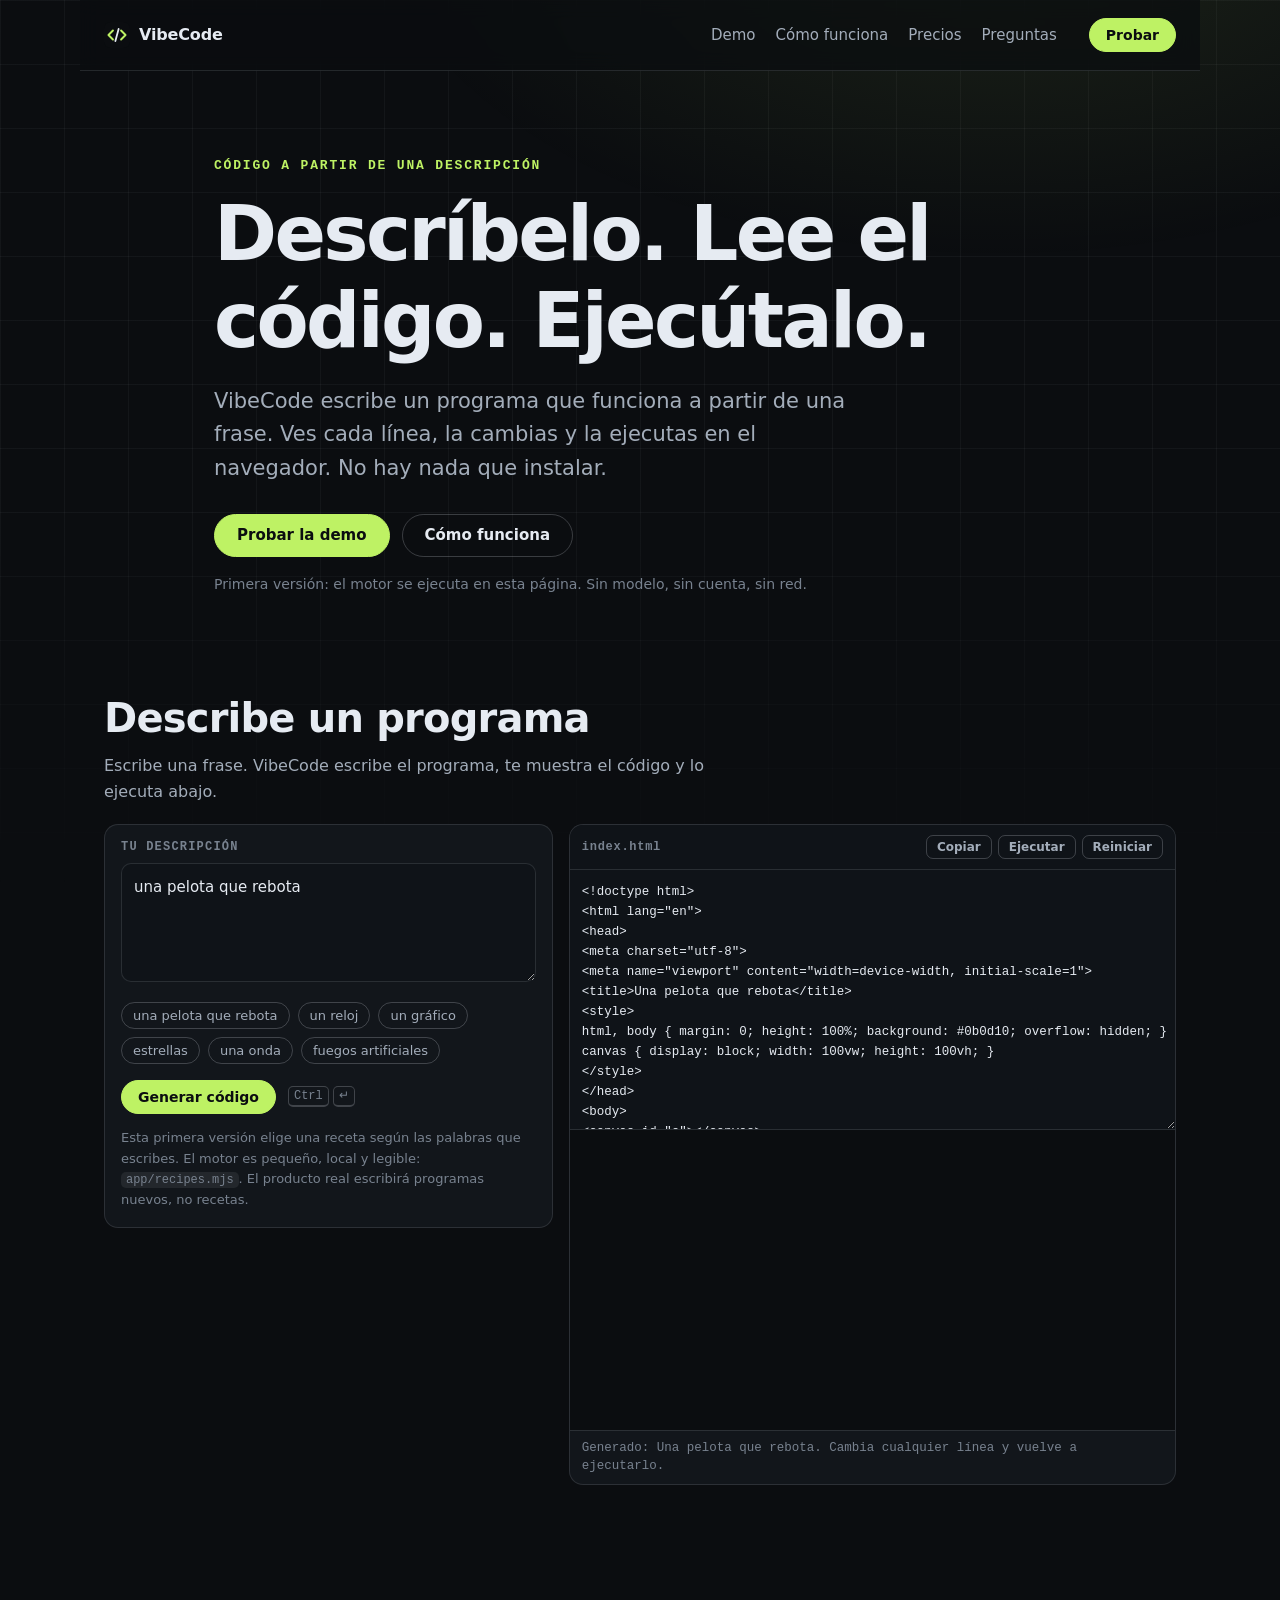
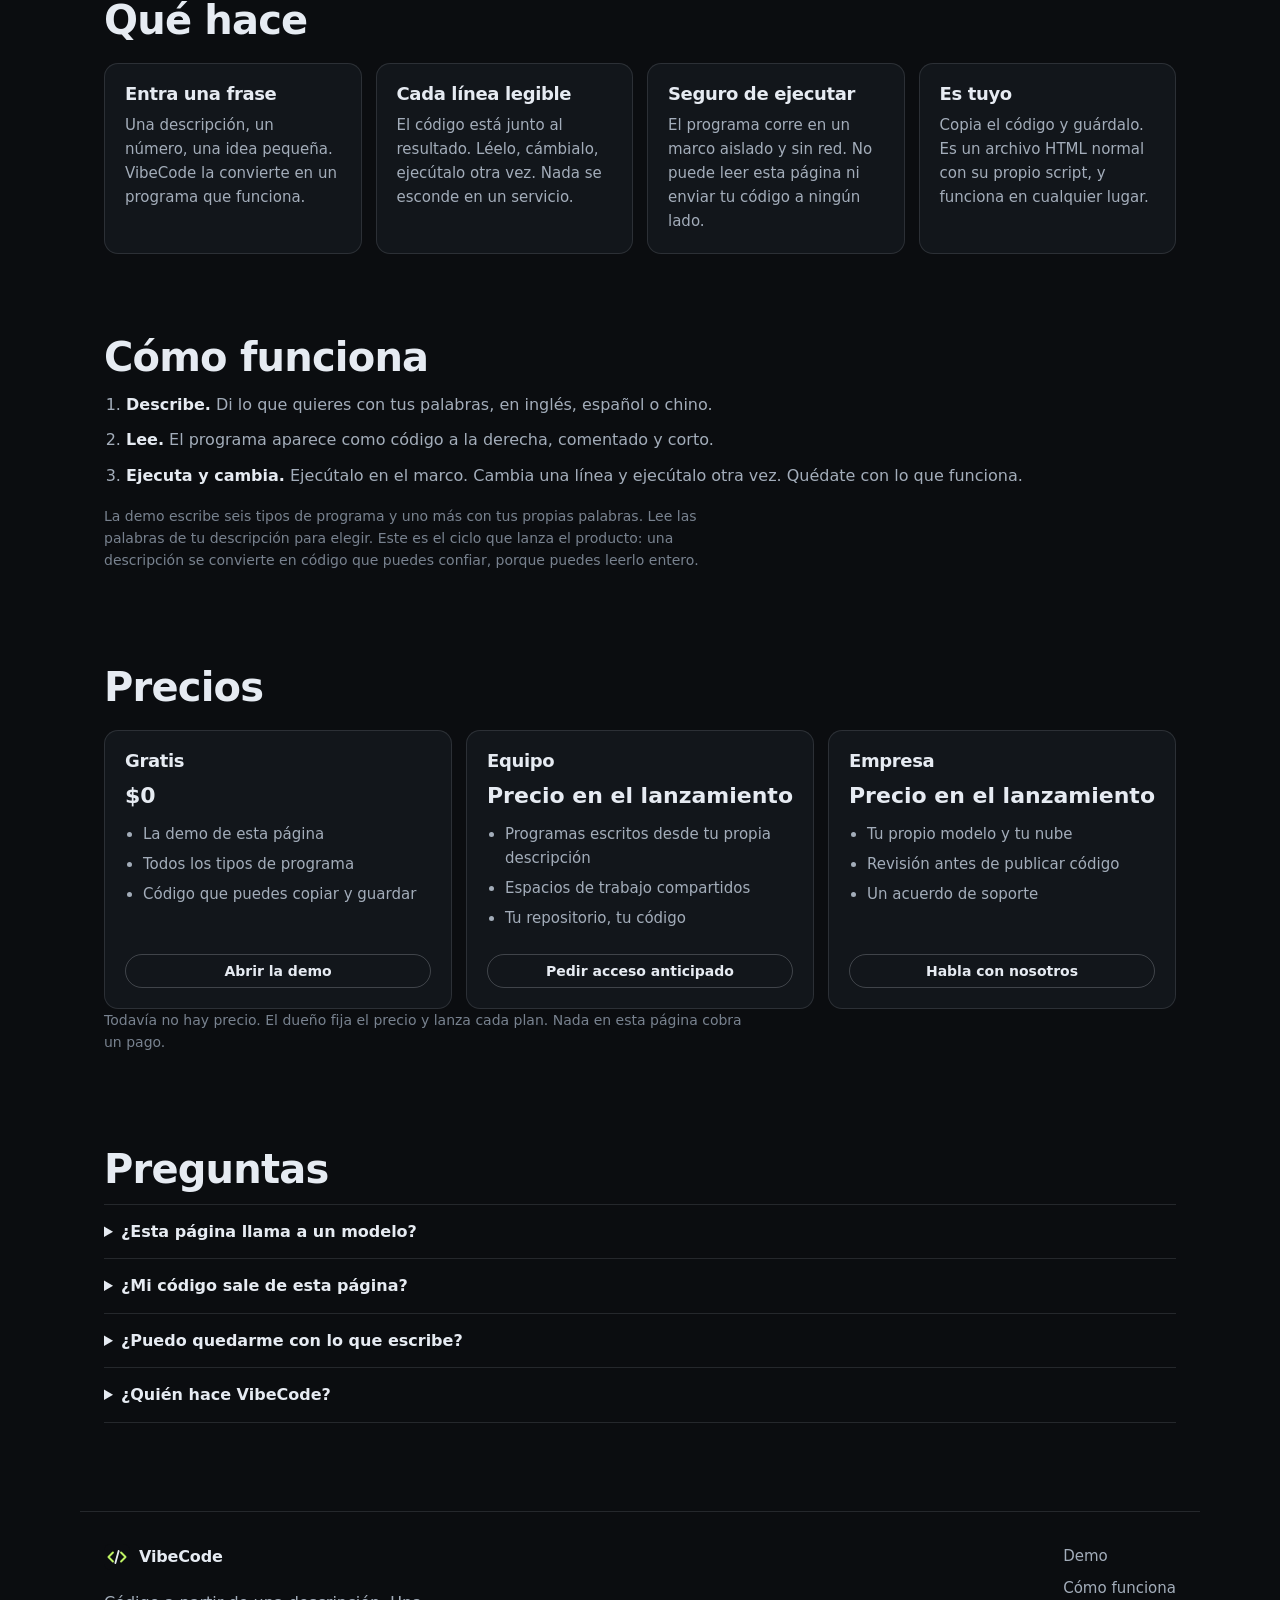
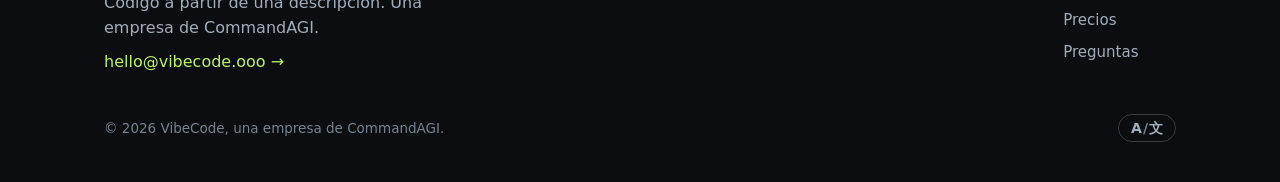
==== es/index.html @ 527f8235 "The site of vibecode, from its seed org task's work Co-Authored-By: Claude Opus 5.5 <noreply@anthrop" ====
<!doctype html>
<html lang="es">
<head>
<meta charset="utf-8">
<meta name="viewport" content="width=device-width, initial-scale=1">
<title>VibeCode — código a partir de una descripción</title>
<meta name="description" content="VibeCode escribe un programa que funciona a partir de una frase. Lees cada línea, la cambias y la ejecutas en el navegador. Una empresa de CommandAGI.">
<meta name="theme-color" content="#0b0d10">
<link rel="icon" href="../mark.svg" type="image/svg+xml">
<link rel="stylesheet" href="../style.css">
</head>
<body>
<header class="nav">
  <a class="brand" href="../"><img src="../mark.svg" alt="" width="26" height="26"><span>VibeCode</span></a>
  <nav aria-label="Secciones">
    <a href="#demo">Demo</a>
    <a href="#how">Cómo funciona</a>
    <a href="#pricing">Precios</a>
    <a href="#faq">Preguntas</a>
  </nav>
  <a class="btn btn--go" href="#demo">Probar</a>
</header>

<main>
<section class="hero">
  <p class="eyebrow">Código a partir de una descripción</p>
  <h1>Descríbelo. Lee el código. Ejecútalo.</h1>
  <p class="lede">VibeCode escribe un programa que funciona a partir de una frase. Ves cada línea, la cambias y la ejecutas en el navegador. No hay nada que instalar.</p>
  <div class="cta">
    <a class="btn btn--go btn--big" href="#demo">Probar la demo</a>
    <a class="btn btn--big" href="#how">Cómo funciona</a>
  </div>
  <p class="fine">Primera versión: el motor se ejecuta en esta página. Sin modelo, sin cuenta, sin red.</p>
</section>

<section id="demo" class="demo">
  <div class="demo__head">
    <h2>Describe un programa</h2>
    <p>Escribe una frase. VibeCode escribe el programa, te muestra el código y lo ejecuta abajo.</p>
  </div>
  <div class="demo__grid">
    <div class="pane">
      <label for="describe">Tu descripción</label>
      <textarea id="describe" rows="4" spellcheck="true" placeholder="una pelota que rebota"></textarea>
      <div class="chips" role="group" aria-label="Ejemplos">
        <button type="button" data-example="una pelota que rebota">una pelota que rebota</button>
        <button type="button" data-example="un reloj">un reloj</button>
        <button type="button" data-example="un gráfico de barras de 12, 19, 15, 27, 22, 34">un gráfico</button>
        <button type="button" data-example="un campo de estrellas">estrellas</button>
        <button type="button" data-example="una onda">una onda</button>
        <button type="button" data-example="fuegos artificiales">fuegos artificiales</button>
      </div>
      <div class="row">
        <button id="generate" class="btn btn--go" type="button">Generar código</button>
        <span class="kbd"><kbd>Ctrl</kbd><kbd>↵</kbd></span>
      </div>
      <p class="note">Esta primera versión elige una receta según las palabras que escribes. El motor es pequeño, local y legible: <code>app/recipes.mjs</code>. El producto real escribirá programas nuevos, no recetas.</p>
    </div>
    <div class="pane pane--code">
      <div class="codebar">
        <span>index.html</span>
        <div class="codebar__actions">
          <button id="copy" type="button">Copiar</button>
          <button id="run" type="button">Ejecutar</button>
          <button id="reset" type="button">Reiniciar</button>
        </div>
      </div>
      <textarea id="code" spellcheck="false" aria-label="El código del programa"></textarea>
      <iframe id="preview" title="El resultado del programa" sandbox="allow-scripts"></iframe>
      <p id="status" class="status" role="status" aria-live="polite"></p>
    </div>
  </div>
</section>

<section class="features">
  <h2>Qué hace</h2>
  <div class="cards">
    <article class="card">
      <h3>Entra una frase</h3>
      <p>Una descripción, un número, una idea pequeña. VibeCode la convierte en un programa que funciona.</p>
    </article>
    <article class="card">
      <h3>Cada línea legible</h3>
      <p>El código está junto al resultado. Léelo, cámbialo, ejecútalo otra vez. Nada se esconde en un servicio.</p>
    </article>
    <article class="card">
      <h3>Seguro de ejecutar</h3>
      <p>El programa corre en un marco aislado y sin red. No puede leer esta página ni enviar tu código a ningún lado.</p>
    </article>
    <article class="card">
      <h3>Es tuyo</h3>
      <p>Copia el código y guárdalo. Es un archivo HTML normal con su propio script, y funciona en cualquier lugar.</p>
    </article>
  </div>
</section>

<section id="how" class="how">
  <h2>Cómo funciona</h2>
  <ol class="steps">
    <li><strong>Describe.</strong> Di lo que quieres con tus palabras, en inglés, español o chino.</li>
    <li><strong>Lee.</strong> El programa aparece como código a la derecha, comentado y corto.</li>
    <li><strong>Ejecuta y cambia.</strong> Ejecútalo en el marco. Cambia una línea y ejecútalo otra vez. Quédate con lo que funciona.</li>
  </ol>
  <p class="fine">La demo escribe seis tipos de programa y uno más con tus propias palabras. Lee las palabras de tu descripción para elegir. Este es el ciclo que lanza el producto: una descripción se convierte en código que puedes confiar, porque puedes leerlo entero.</p>
</section>

<section id="pricing" class="pricing">
  <h2>Precios</h2>
  <div class="cards cards--three">
    <article class="card card--price">
      <h3>Gratis</h3>
      <p class="price">$0</p>
      <ul><li>La demo de esta página</li><li>Todos los tipos de programa</li><li>Código que puedes copiar y guardar</li></ul>
      <a class="btn" href="#demo">Abrir la demo</a>
    </article>
    <article class="card card--price">
      <h3>Equipo</h3>
      <p class="price">Precio en el lanzamiento</p>
      <ul><li>Programas escritos desde tu propia descripción</li><li>Espacios de trabajo compartidos</li><li>Tu repositorio, tu código</li></ul>
      <a class="btn" href="mailto:hello@vibecode.ooo?subject=VibeCode%20Equipo">Pedir acceso anticipado</a>
    </article>
    <article class="card card--price">
      <h3>Empresa</h3>
      <p class="price">Precio en el lanzamiento</p>
      <ul><li>Tu propio modelo y tu nube</li><li>Revisión antes de publicar código</li><li>Un acuerdo de soporte</li></ul>
      <a class="btn" href="mailto:hello@vibecode.ooo?subject=VibeCode%20Empresa">Habla con nosotros</a>
    </article>
  </div>
  <p class="fine">Todavía no hay precio. El dueño fija el precio y lanza cada plan. Nada en esta página cobra un pago.</p>
</section>

<section id="faq" class="faq">
  <h2>Preguntas</h2>
  <details><summary>¿Esta página llama a un modelo?</summary><p>No. La primera versión ejecuta un motor pequeño en tu navegador. Elige una de seis recetas según las palabras que escribes. La siguiente versión del producto llamará a un modelo a través de nuestra API, nunca con una clave en el navegador.</p></details>
  <details><summary>¿Mi código sale de esta página?</summary><p>No. La página no envía nada después de cargar. El programa corre en un marco aislado y sin red.</p></details>
  <details><summary>¿Puedo quedarme con lo que escribe?</summary><p>Sí. Copia el código y guárdalo como un archivo HTML. Funciona en cualquier navegador, sin conexión.</p></details>
  <details><summary>¿Quién hace VibeCode?</summary><p>VibeCode es una empresa de CommandAGI. Escribe a <a href="mailto:hello@vibecode.ooo">hello@vibecode.ooo</a>.</p></details>
</section>
</main>

<footer class="footer">
  <div class="footer__top">
    <div>
      <a class="brand" href="../"><img src="../mark.svg" alt="" width="26" height="26"><span>VibeCode</span></a>
      <p class="pitch">Código a partir de una descripción. Una empresa de CommandAGI.</p>
      <p><a class="go" href="mailto:hello@vibecode.ooo">hello@vibecode.ooo</a></p>
    </div>
    <nav class="footer__links" aria-label="Este sitio">
      <a href="#demo">Demo</a>
      <a href="#how">Cómo funciona</a>
      <a href="#pricing">Precios</a>
      <a href="#faq">Preguntas</a>
    </nav>
  </div>
  <div class="footer__base">
    <span>© 2026 VibeCode, una empresa de CommandAGI.</span>
    <div class="lang">
      <button type="button" class="lang-btn" commandfor="lang-dialog" command="show-modal" aria-haspopup="dialog" aria-label="Idioma" title="Idioma"><span class="lang-btn__glyph" aria-hidden="true">A<span>/</span><span lang="zh-Hans">文</span></span></button>
      <noscript><nav class="lang-links" aria-label="Idiomas"><a href="../" hreflang="en">English</a><a href="./" hreflang="es">Español</a><a href="../zh-Hans/" hreflang="zh-Hans">简体中文</a></nav></noscript>
      <dialog id="lang-dialog" class="lang-dialog" aria-labelledby="lang-title">
        <div class="lang-dialog__box">
          <div class="lang-dialog__head"><h2 id="lang-title">Idioma</h2><form method="dialog"><button class="lang-dialog__close" aria-label="Cerrar">✕</button></form></div>
          <ul class="lang-list">
            <li><a href="../" hreflang="en"><span lang="en">English</span></a></li>
            <li><a href="./" hreflang="es" aria-current="true"><span lang="es">Español</span><span class="lang-list__check" aria-hidden="true">✓</span></a></li>
            <li><a href="../zh-Hans/" hreflang="zh-Hans"><span lang="zh-Hans">简体中文</span></a></li>
          </ul>
        </div>
      </dialog>
    </div>
  </div>
</footer>
<script src="../app/lang.js"></script>
<script type="module" src="../app/demo.js"></script>
</body>
</html>
---- style.css ----
/* VibeCode's site: one stylesheet for every page. Dark ground, one accent, a mono face for code. Nothing loads from
   another host: the families are the system's own. */
:root {
  --ground: #0b0d10;
  --panel: #12161b;
  --panel-2: #0f1318;
  --line: rgba(226, 232, 240, 0.12);
  --line-strong: rgba(226, 232, 240, 0.22);
  --ink: #e6ebf2;
  --ink-soft: #a3adba;
  --ink-faint: #78828f;
  --go: #bef264;
  --go-ink: #0b0d10;
  --radius: 14px;
  --mono: ui-monospace, SFMono-Regular, Menlo, Consolas, monospace;
  --sans: ui-sans-serif, system-ui, -apple-system, "Segoe UI", Roboto, "Noto Sans", "Noto Sans CJK SC", sans-serif;
}

* { box-sizing: border-box; }

html { scroll-behavior: smooth; }

body {
  margin: 0;
  background: var(--ground);
  color: var(--ink);
  font: 16px/1.6 var(--sans);
  -webkit-font-smoothing: antialiased;
}

/* A faint grid behind the hero: one image, drawn by the stylesheet, no request. */
body::before {
  content: "";
  position: fixed;
  inset: 0;
  background:
    radial-gradient(900px 500px at 78% -10%, rgba(190, 242, 100, 0.10), transparent 70%),
    linear-gradient(rgba(226, 232, 240, 0.045) 1px, transparent 1px) 0 0 / 100% 64px,
    linear-gradient(90deg, rgba(226, 232, 240, 0.045) 1px, transparent 1px) 0 0 / 64px 100%;
  mask-image: linear-gradient(#000 0 55%, transparent 100%);
  pointer-events: none;
  z-index: 0;
}

main, header.nav, footer.footer { position: relative; z-index: 1; }

a { color: var(--go); text-decoration: none; }
a:hover { text-decoration: underline; }
h1, h2, h3 { line-height: 1.15; letter-spacing: -0.02em; margin: 0; }
h2 { font-size: clamp(28px, 4vw, 40px); margin-bottom: 12px; }
p { margin: 0 0 12px; }
code { font-family: var(--mono); font-size: 0.92em; background: rgba(226, 232, 240, 0.08); padding: 1px 5px; border-radius: 5px; }

.wrap, .nav, .hero, .demo, .features, .how, .pricing, .faq, .footer {
  max-width: 1120px;
  margin: 0 auto;
  padding-left: 24px;
  padding-right: 24px;
}

/* ---- the bar ---- */
.nav {
  display: flex;
  align-items: center;
  gap: 24px;
  padding-top: 18px;
  padding-bottom: 18px;
  position: sticky;
  top: 0;
  backdrop-filter: blur(10px);
  background: rgba(11, 13, 16, 0.72);
  border-bottom: 1px solid var(--line);
  z-index: 20;
}
.brand { display: inline-flex; align-items: center; gap: 9px; color: var(--ink); font-weight: 700; letter-spacing: -0.01em; }
.brand:hover { text-decoration: none; }
.nav nav { display: flex; gap: 20px; margin-left: auto; }
.nav nav a { color: var(--ink-soft); font-size: 15px; }
.nav nav a:hover { color: var(--ink); text-decoration: none; }

/* ---- buttons ---- */
.btn {
  display: inline-flex;
  align-items: center;
  justify-content: center;
  gap: 8px;
  padding: 9px 16px;
  border: 1px solid var(--line-strong);
  border-radius: 999px;
  background: transparent;
  color: var(--ink);
  font: 600 14px/1 var(--sans);
  cursor: pointer;
  white-space: nowrap;
}
.btn:hover { border-color: var(--go); text-decoration: none; }
.btn--go { background: var(--go); border-color: var(--go); color: var(--go-ink); }
.btn--go:hover { filter: brightness(1.06); }
.btn--big { padding: 13px 22px; font-size: 15px; }
.nav .btn { margin-left: 8px; }

/* ---- the hero ---- */
.hero { padding-top: 88px; padding-bottom: 56px; max-width: 900px; }
.eyebrow {
  font: 600 13px/1 var(--mono);
  letter-spacing: 0.14em;
  text-transform: uppercase;
  color: var(--go);
  margin-bottom: 18px;
}
.hero h1 { font-size: clamp(40px, 7vw, 76px); font-weight: 800; letter-spacing: -0.035em; }
.lede { font-size: clamp(17px, 2vw, 21px); color: var(--ink-soft); max-width: 640px; margin-top: 20px; }
.cta { display: flex; gap: 12px; flex-wrap: wrap; margin: 28px 0 16px; }
.fine { color: var(--ink-faint); font-size: 14px; max-width: 640px; }

/* ---- the demo ---- */
.demo { padding-top: 32px; padding-bottom: 64px; scroll-margin-top: 80px; }
.demo__head { margin-bottom: 20px; }
.demo__head p { color: var(--ink-soft); max-width: 640px; }
.demo__grid { display: grid; grid-template-columns: minmax(0, 0.85fr) minmax(0, 1.15fr); gap: 16px; align-items: start; }
.pane {
  background: var(--panel);
  border: 1px solid var(--line);
  border-radius: var(--radius);
  padding: 16px;
  min-width: 0;
}
.pane label { display: block; font: 600 12px/1 var(--mono); letter-spacing: 0.1em; text-transform: uppercase; color: var(--ink-faint); margin-bottom: 10px; }
#describe, #code {
  width: 100%;
  border: 1px solid var(--line);
  border-radius: 10px;
  background: var(--panel-2);
  color: var(--ink);
  padding: 12px;
  font: 15px/1.55 var(--sans);
  resize: vertical;
}
#describe { min-height: 96px; }
#describe:focus, #code:focus { outline: 2px solid rgba(190, 242, 100, 0.5); outline-offset: 1px; }
.chips { display: flex; flex-wrap: wrap; gap: 8px; margin: 12px 0 16px; }
.chips button {
  border: 1px solid var(--line-strong);
  background: transparent;
  color: var(--ink-soft);
  border-radius: 999px;
  padding: 6px 11px;
  font: 13px/1 var(--sans);
  cursor: pointer;
}
.chips button:hover { color: var(--ink); border-color: var(--go); }
.row { display: flex; align-items: center; gap: 12px; }
.kbd { display: inline-flex; gap: 4px; }
kbd {
  font: 12px/1 var(--mono);
  border: 1px solid var(--line-strong);
  border-bottom-width: 2px;
  border-radius: 5px;
  padding: 3px 5px;
  color: var(--ink-faint);
}
.note { color: var(--ink-faint); font-size: 13px; margin: 14px 0 0; }

.pane--code { padding: 0; overflow: hidden; display: flex; flex-direction: column; }
.codebar {
  display: flex;
  align-items: center;
  justify-content: space-between;
  gap: 10px;
  padding: 10px 12px;
  border-bottom: 1px solid var(--line);
  background: var(--panel-2);
}
.codebar > span { font: 600 12px/1 var(--mono); color: var(--ink-faint); letter-spacing: 0.06em; }
.codebar__actions { display: flex; gap: 6px; }
.codebar button {
  border: 1px solid var(--line-strong);
  background: transparent;
  color: var(--ink-soft);
  border-radius: 7px;
  padding: 5px 10px;
  font: 600 12px/1 var(--sans);
  cursor: pointer;
}
.codebar button:hover { color: var(--ink); border-color: var(--go); }
#code {
  border: 0;
  border-radius: 0;
  border-bottom: 1px solid var(--line);
  font: 12.5px/1.6 var(--mono);
  min-height: 260px;
  max-height: 340px;
  resize: vertical;
  white-space: pre;
  tab-size: 2;
}
#preview { width: 100%; height: 300px; border: 0; background: var(--ground); display: block; }
.status { margin: 0; padding: 9px 12px; font: 12.5px/1.4 var(--mono); color: var(--ink-faint); min-height: 20px; border-top: 1px solid var(--line); }

/* ---- cards ---- */
.features, .how, .pricing, .faq { padding-top: 48px; padding-bottom: 32px; scroll-margin-top: 80px; }
.cards { display: grid; grid-template-columns: repeat(auto-fit, minmax(230px, 1fr)); gap: 14px; margin-top: 20px; }
.cards--three { grid-template-columns: repeat(auto-fit, minmax(260px, 1fr)); }
.card {
  background: var(--panel);
  border: 1px solid var(--line);
  border-radius: var(--radius);
  padding: 20px;
}
.card h3 { font-size: 18px; margin-bottom: 8px; }
.card p { color: var(--ink-soft); font-size: 15px; margin: 0; }
.card--price { display: flex; flex-direction: column; }
.card--price .price { font: 700 22px/1.2 var(--sans); color: var(--ink); margin: 4px 0 12px; }
.card--price ul { margin: 0 0 18px; padding-left: 18px; color: var(--ink-soft); font-size: 15px; }
.card--price li { margin-bottom: 6px; }
.card--price .btn { margin-top: auto; }

.steps { color: var(--ink-soft); padding-left: 22px; margin: 8px 0 16px; }
.steps li { margin-bottom: 10px; }
.steps strong { color: var(--ink); }

.faq details { border-top: 1px solid var(--line); padding: 14px 0; }
.faq details:last-of-type { border-bottom: 1px solid var(--line); }
.faq summary { cursor: pointer; font-weight: 600; }
.faq details p { color: var(--ink-soft); margin: 10px 0 0; max-width: 720px; }

/* ---- the footer, and its language button ---- */
.footer { margin-top: 56px; padding-top: 32px; padding-bottom: 40px; border-top: 1px solid var(--line); }
.footer__top { display: flex; justify-content: space-between; gap: 24px; flex-wrap: wrap; }
.footer .pitch { color: var(--ink-soft); margin: 12px 0 8px; max-width: 360px; }
.footer__links { display: flex; flex-direction: column; gap: 8px; }
.footer__links a { color: var(--ink-soft); font-size: 15px; }
.footer__base { display: flex; justify-content: space-between; align-items: center; gap: 16px; margin-top: 28px; color: var(--ink-faint); font-size: 13.5px; }
.go::after { content: " →"; }

.lang-btn {
  display: inline-flex;
  align-items: center;
  gap: 6px;
  border: 1px solid var(--line-strong);
  background: transparent;
  color: var(--ink-soft);
  border-radius: 999px;
  padding: 6px 12px;
  font: 600 14px/1 var(--sans);
  cursor: pointer;
}
.lang-btn:hover { color: var(--ink); border-color: var(--go); }
.lang-btn__glyph { font-family: var(--sans); }
.lang-btn__glyph > span:first-child { color: var(--ink-faint); padding: 0 1px; }
.lang-links { display: flex; gap: 12px; }
.lang-dialog { border: 1px solid var(--line-strong); border-radius: 16px; background: var(--panel); color: var(--ink); padding: 0; width: min(360px, 92vw); }
.lang-dialog::backdrop { background: rgba(4, 6, 8, 0.62); }
.lang-dialog__box { padding: 18px; }
.lang-dialog__head { display: flex; align-items: center; justify-content: space-between; margin-bottom: 10px; }
.lang-dialog__head h2 { font-size: 17px; }
.lang-dialog__close { border: 0; background: transparent; color: var(--ink-soft); font-size: 15px; cursor: pointer; padding: 4px 6px; }
.lang-list { list-style: none; margin: 0; padding: 0; display: flex; flex-direction: column; }
.lang-list li a { display: flex; align-items: center; justify-content: space-between; padding: 11px 10px; border-radius: 9px; color: var(--ink); }
.lang-list li a:hover { background: rgba(226, 232, 240, 0.07); text-decoration: none; }
.lang-list__check { color: var(--go); }

@media (max-width: 820px) {
  .demo__grid { grid-template-columns: minmax(0, 1fr); }
  .nav nav { display: none; }
  .hero { padding-top: 56px; }
  #preview { height: 240px; }
}

@media (prefers-reduced-motion: reduce) {
  html { scroll-behavior: auto; }
}
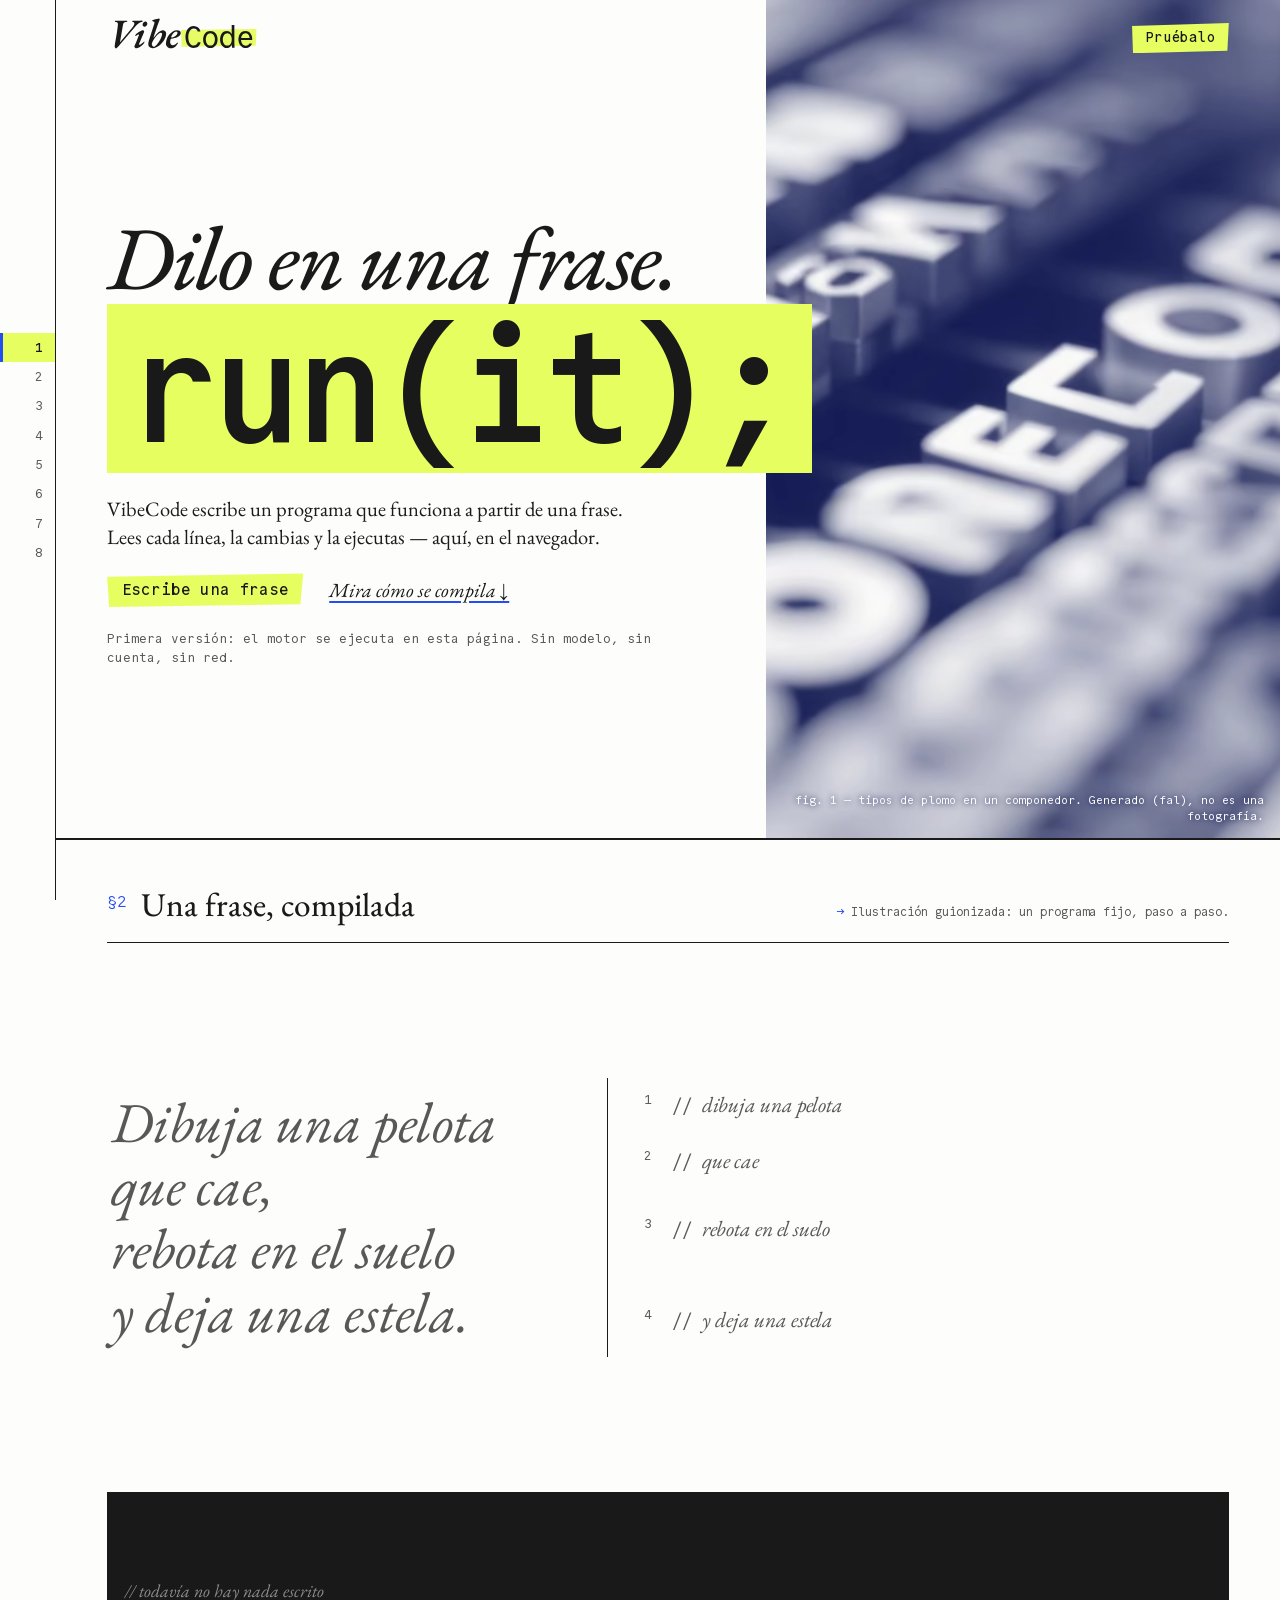
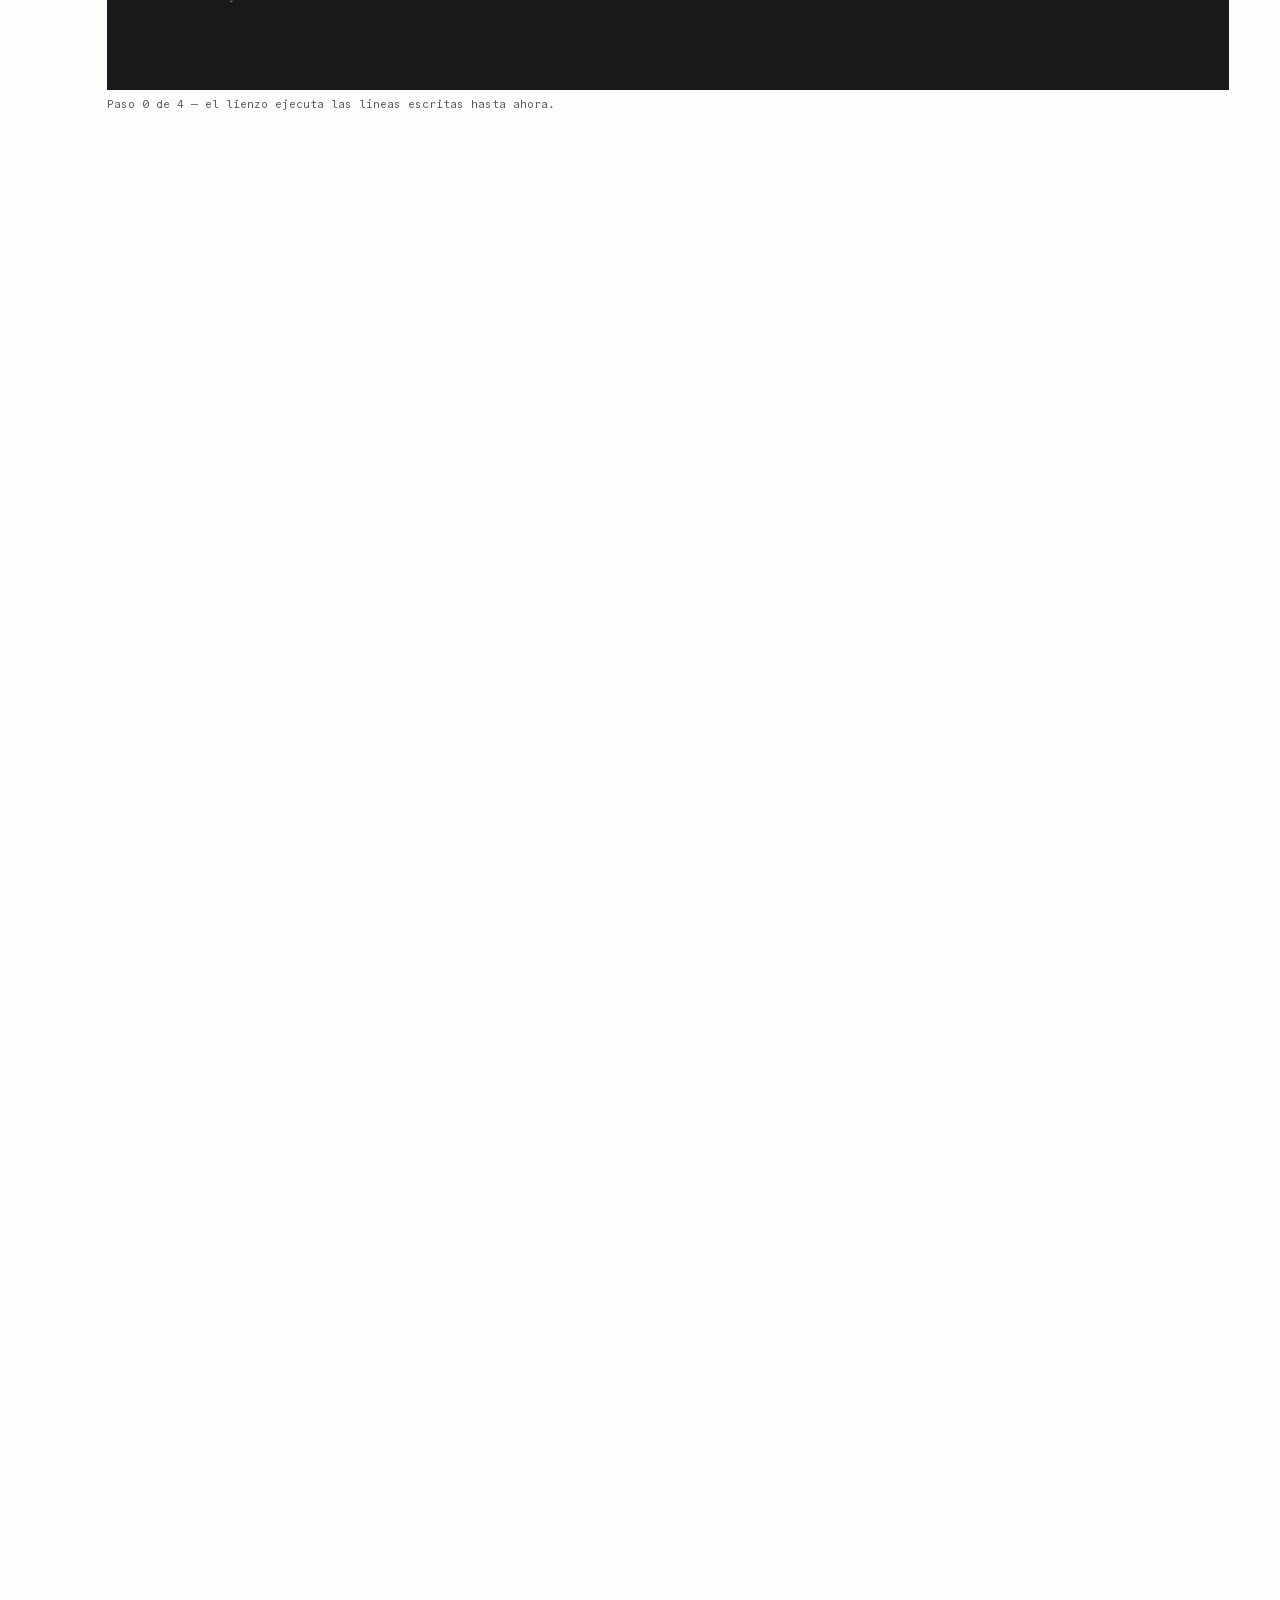
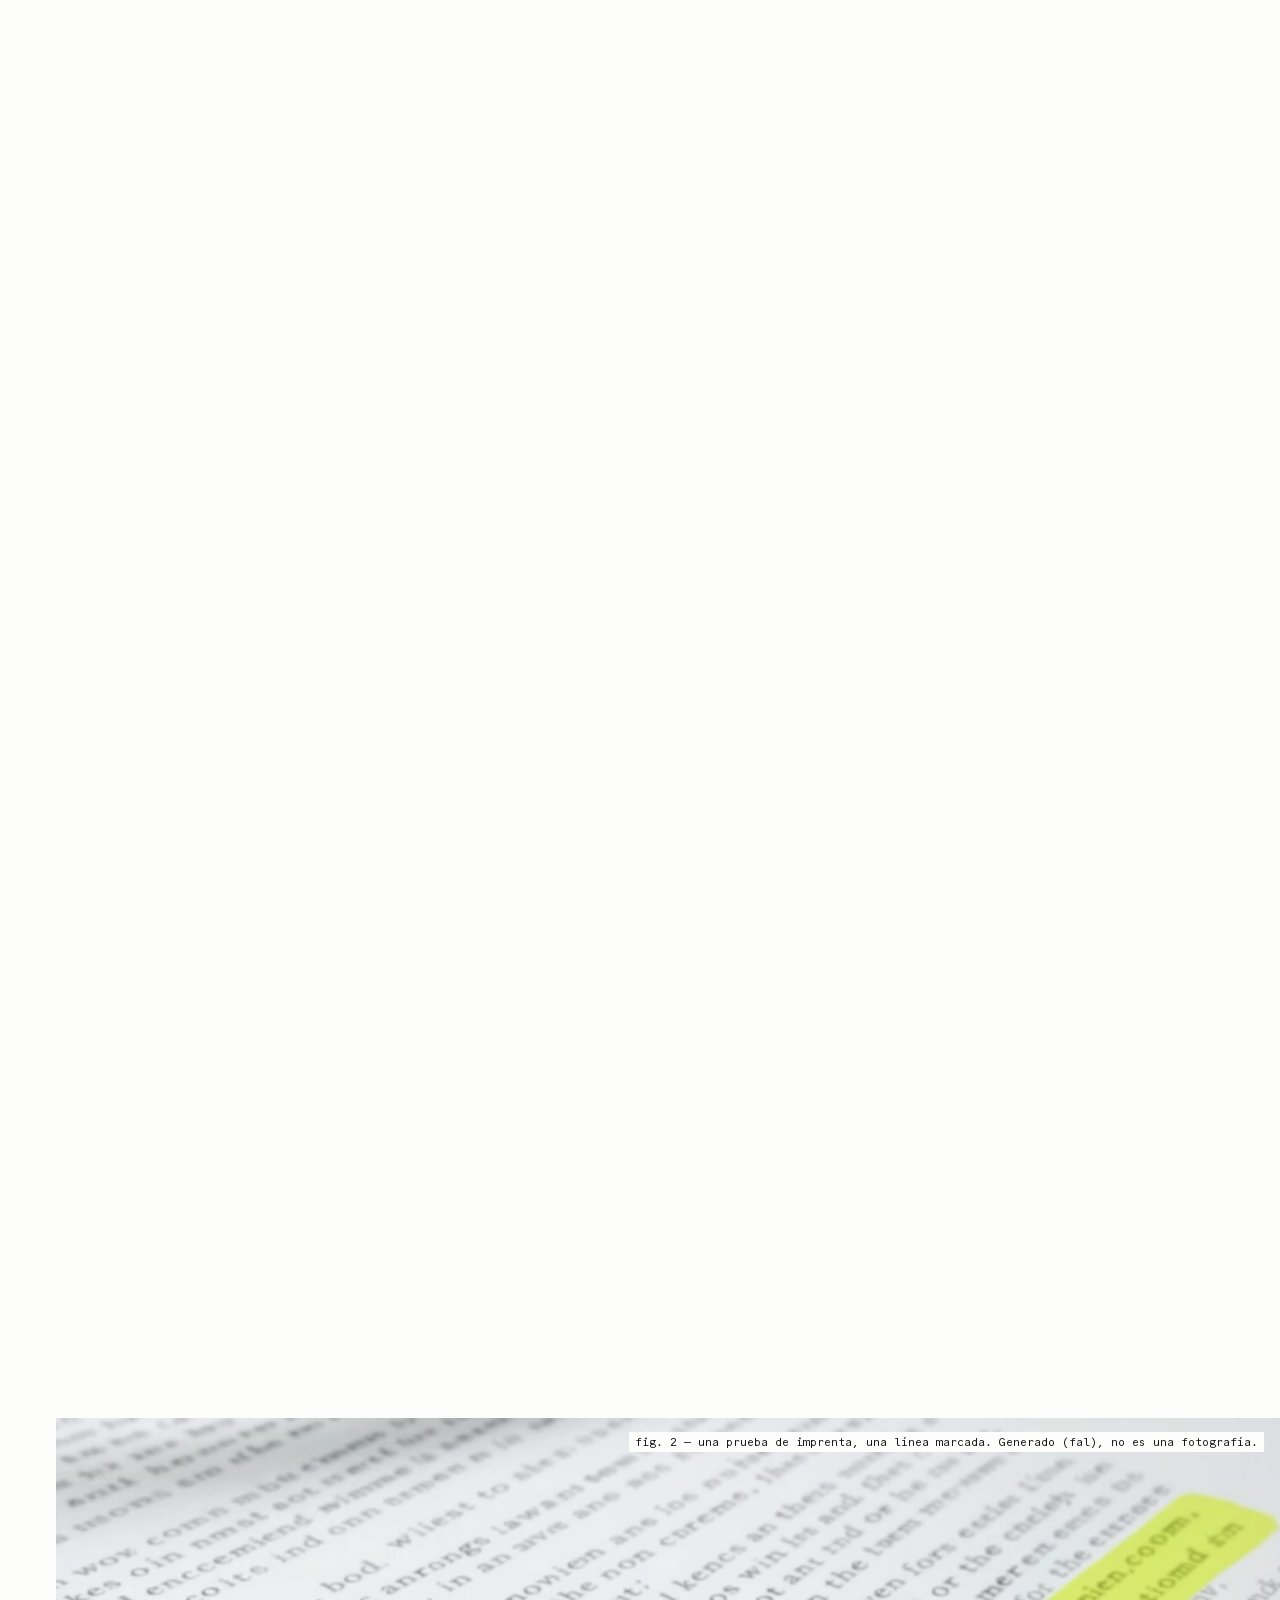
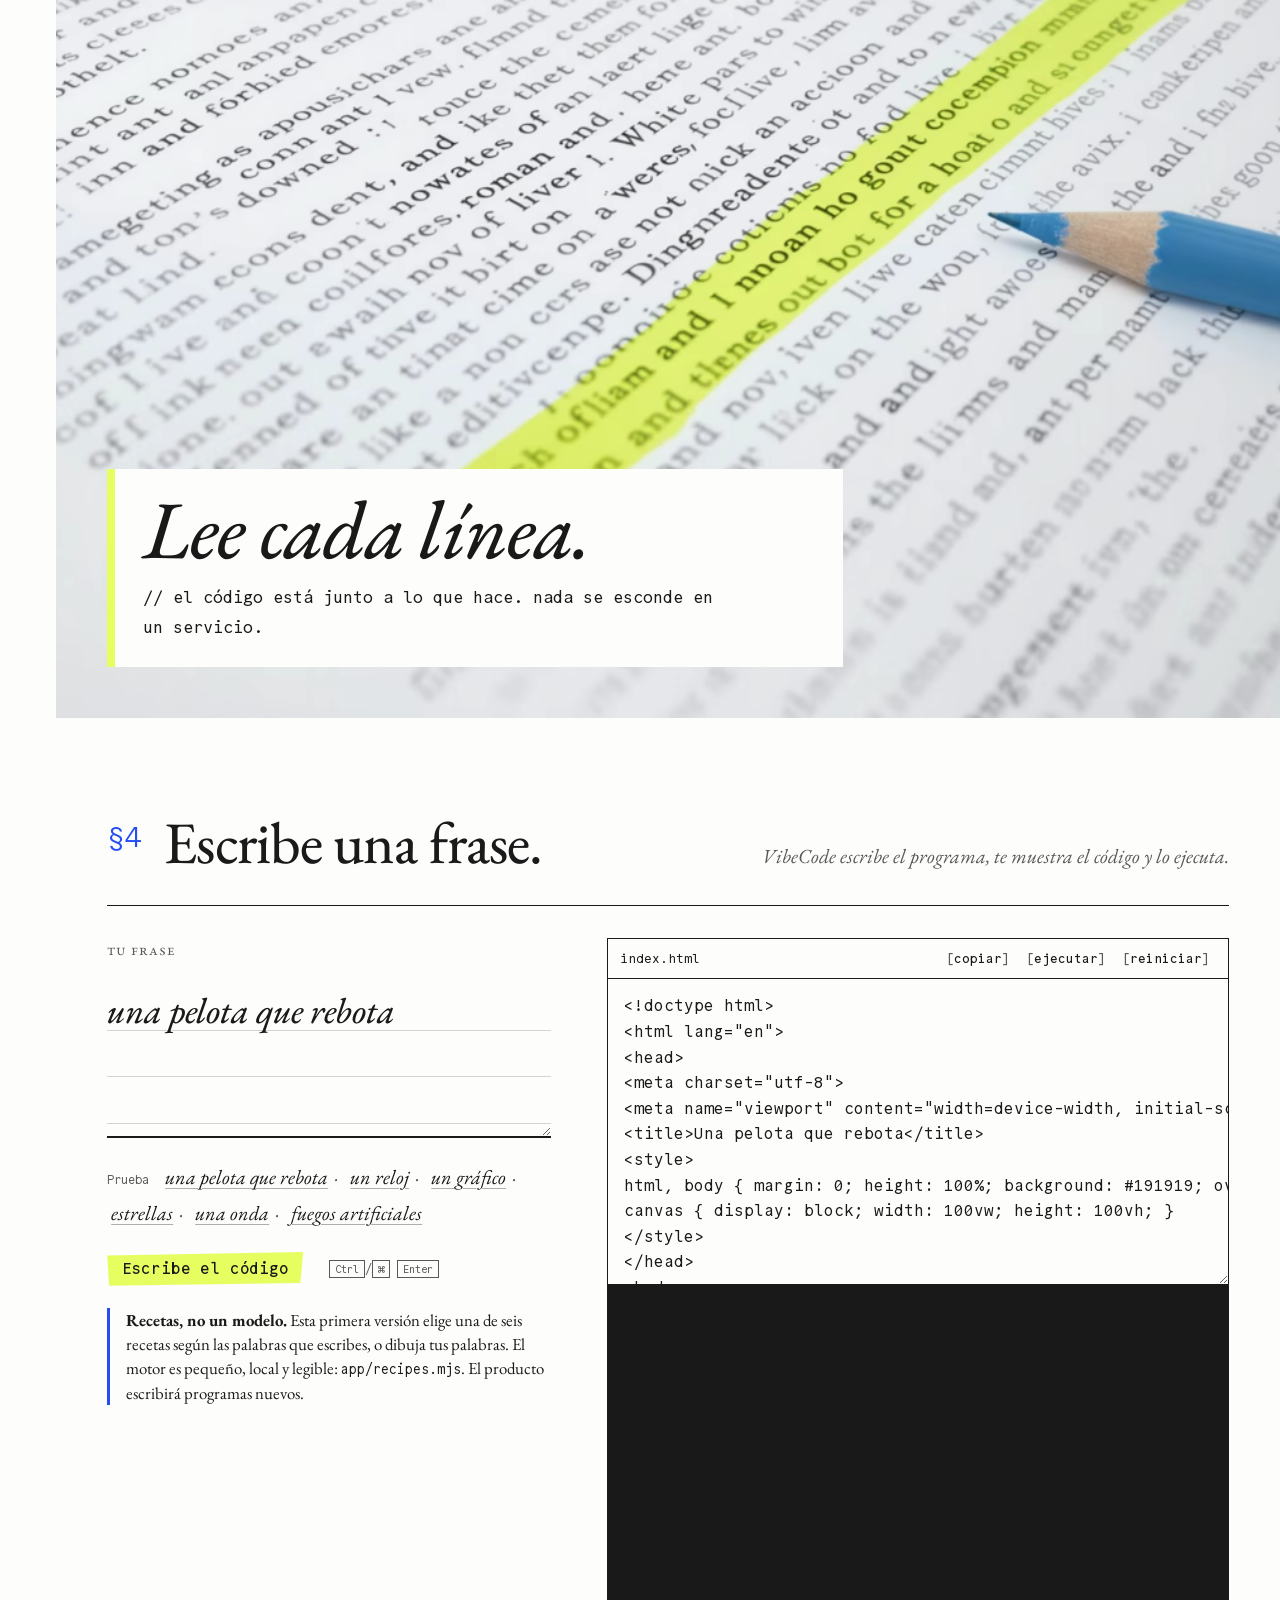
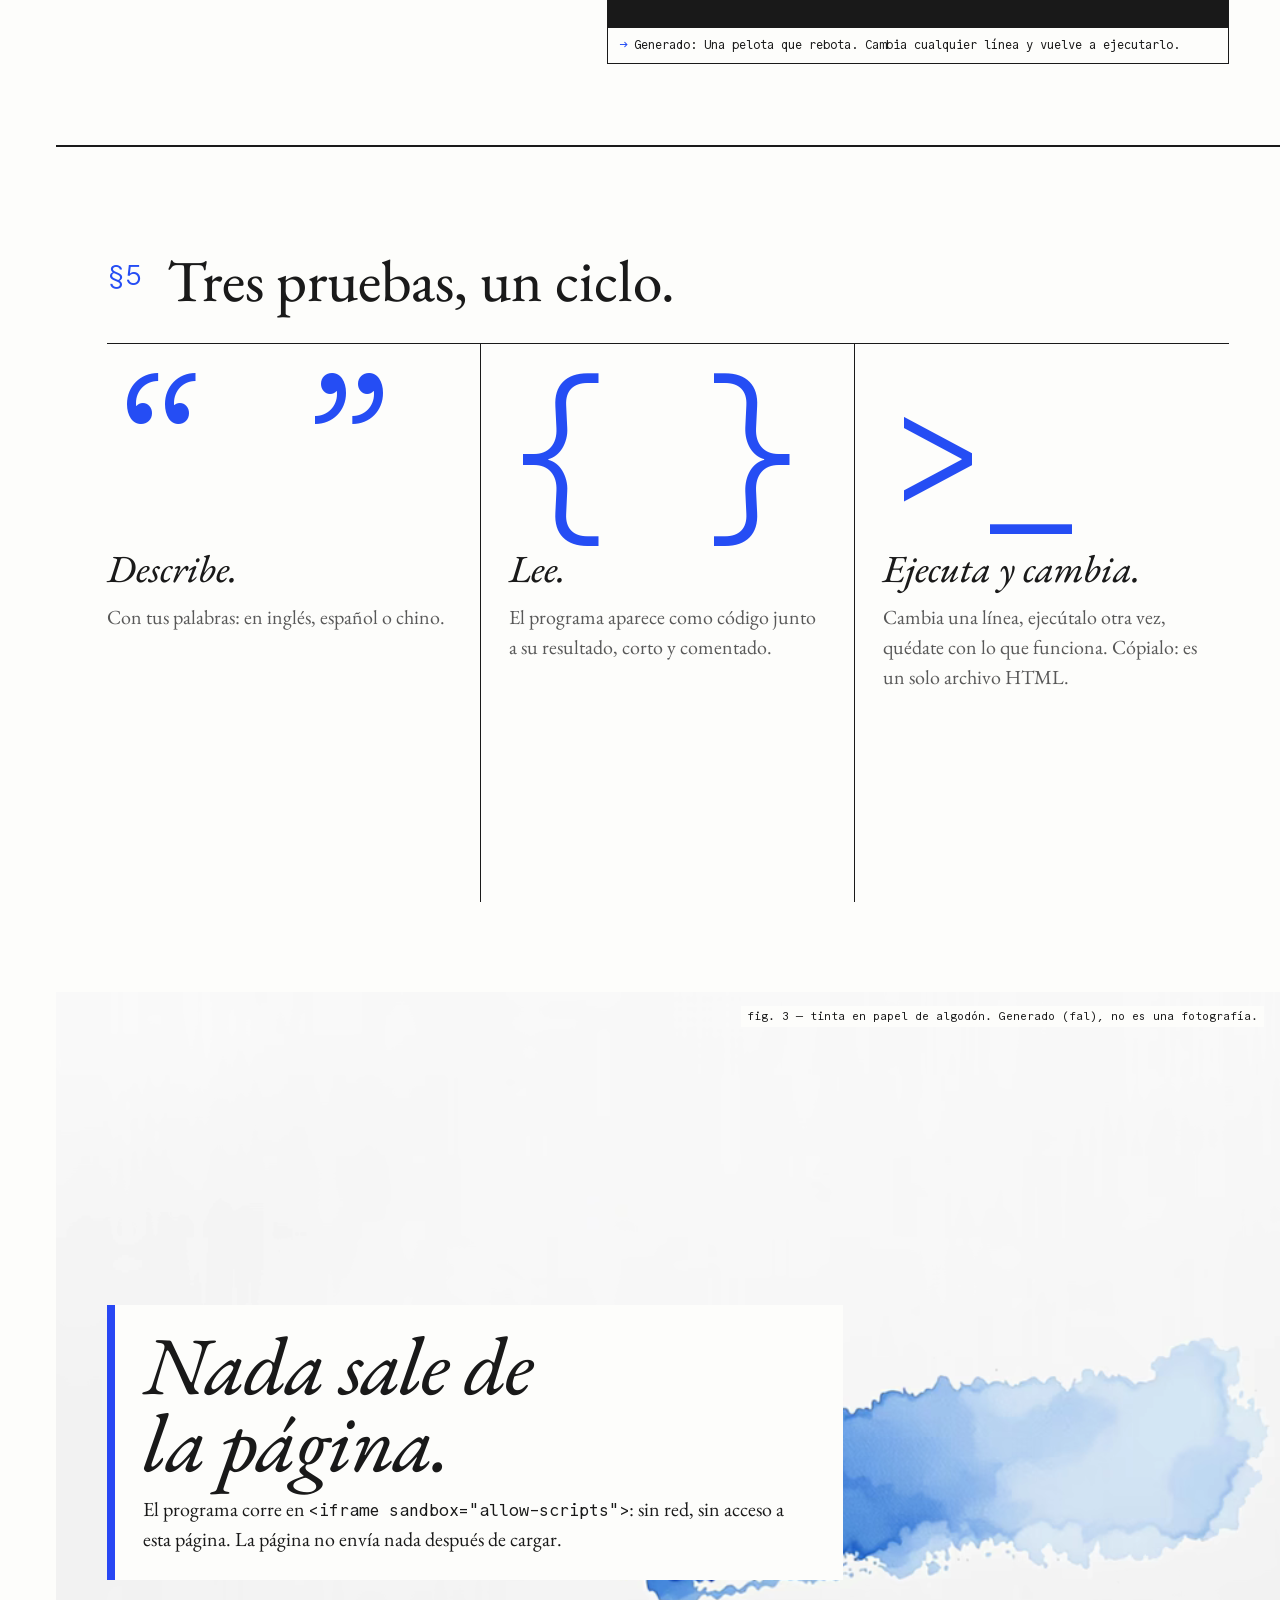
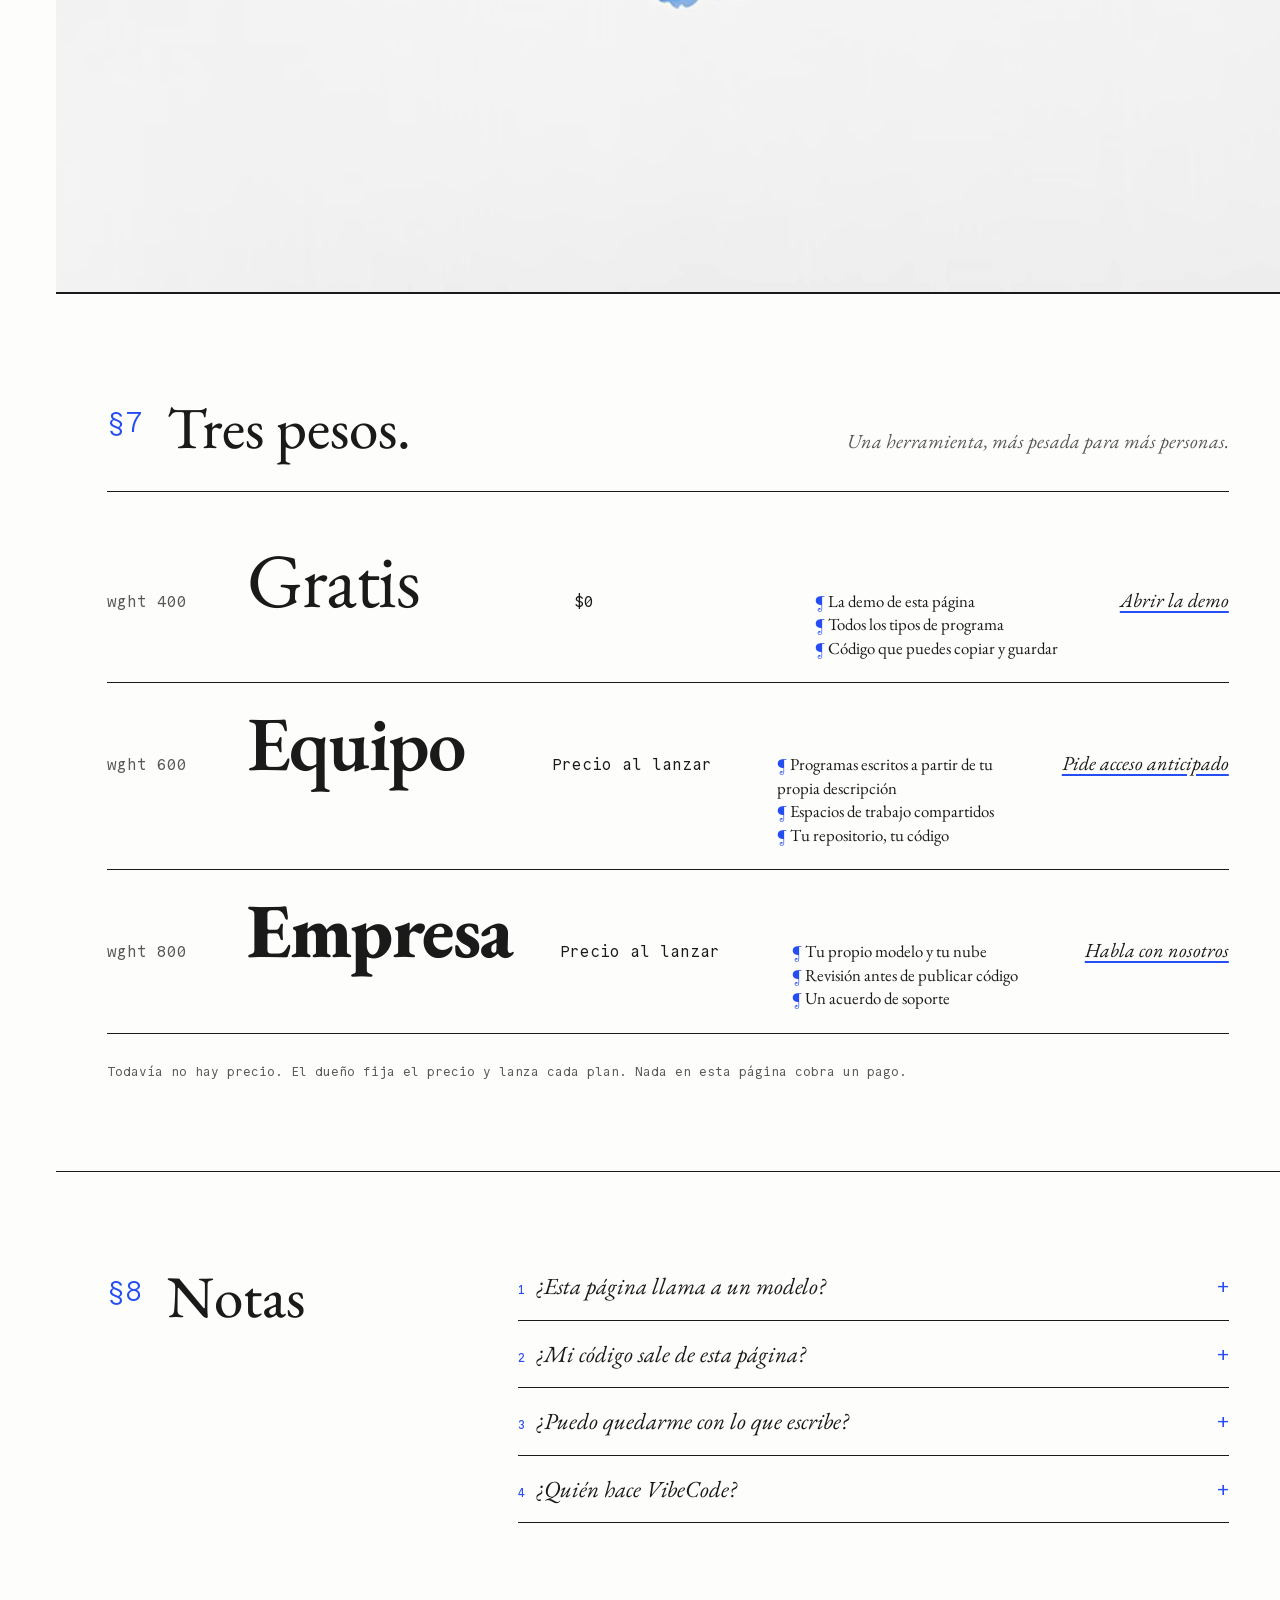
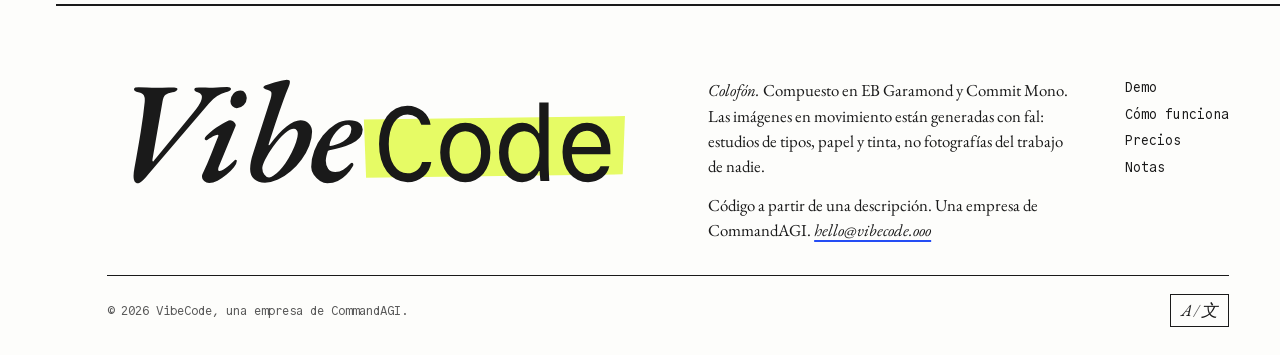
==== commit 0eb00411: "The 2027 redesign: serif becomes mono A type designer's proof sheet: EB Garamond for what a person s" ====
--- a/es/index.html
+++ b/es/index.html
@@ -3,67 +3,157 @@
 <head>
 <meta charset="utf-8">
 <meta name="viewport" content="width=device-width, initial-scale=1">
-<title>VibeCode — código a partir de una descripción</title>
+<title>VibeCode — dilo en una frase, ejecútalo como código</title>
 <meta name="description" content="VibeCode escribe un programa que funciona a partir de una frase. Lees cada línea, la cambias y la ejecutas en el navegador. Una empresa de CommandAGI.">
-<meta name="theme-color" content="#0b0d10">
+<meta name="theme-color" content="#fdfdfb" media="(prefers-color-scheme: light)">
+<meta name="theme-color" content="#121315" media="(prefers-color-scheme: dark)">
+<meta name="color-scheme" content="light dark">
+<meta property="og:title" content="VibeCode — dilo en una frase, ejecútalo como código">
+<meta property="og:description" content="Una frase se convierte en un programa que puedes leer, cambiar y ejecutar en el navegador.">
+<meta property="og:image" content="https://vibecode.commandagi.app/og.png">
+<meta property="og:type" content="website">
+<meta name="twitter:card" content="summary_large_image">
 <link rel="icon" href="../mark.svg" type="image/svg+xml">
+<link rel="apple-touch-icon" href="../touch-icon.png">
+<link rel="preload" href="../fonts/garamond-italic.woff2" as="font" type="font/woff2" crossorigin>
+<link rel="preload" href="../fonts/commit-mono.woff2" as="font" type="font/woff2" crossorigin>
 <link rel="stylesheet" href="../style.css">
 </head>
 <body>
-<header class="nav">
-  <a class="brand" href="../"><img src="../mark.svg" alt="" width="26" height="26"><span>VibeCode</span></a>
-  <nav aria-label="Secciones">
-    <a href="#demo">Demo</a>
-    <a href="#how">Cómo funciona</a>
-    <a href="#pricing">Precios</a>
-    <a href="#faq">Preguntas</a>
-  </nav>
-  <a class="btn btn--go" href="#demo">Probar</a>
+<a class="skip" href="#demo">Ir a la demo</a>
+
+<header class="head">
+  <a class="wordmark" href="../" aria-label="VibeCode, inicio"><svg viewBox="-2 -46 232 62" aria-hidden="true"><use href="../wordmark.svg#w"/></svg></a>
+  <a class="swipe head__go" href="#demo">Pruébalo</a>
 </header>
 
+<nav class="gutter" aria-label="Secciones">
+  <ol>
+    <li><a href="#top" data-label="La frase">1</a></li>
+    <li><a href="#compile" data-label="Se compila">2</a></li>
+    <li><a href="#read" data-label="Leer">3</a></li>
+    <li><a href="#demo" data-label="La demo">4</a></li>
+    <li><a href="#how" data-label="Cómo funciona">5</a></li>
+    <li><a href="#sandbox" data-label="Aislado">6</a></li>
+    <li><a href="#pricing" data-label="Precios">7</a></li>
+    <li><a href="#faq" data-label="Notas">8</a></li>
+  </ol>
+</nav>
+<button class="statusbar" type="button" popovertarget="toc" aria-label="Secciones"><span>Lín&nbsp;<b data-ln>1</b></span><span data-sec>La frase</span><span class="statusbar__all" aria-hidden="true">≡ secciones</span></button>
+<div id="toc" class="toc" popover>
+  <p class="toc__title">Ir a la línea</p>
+  <ol>
+    <li><a href="#top">La frase</a></li>
+    <li><a href="#compile">Se compila</a></li>
+    <li><a href="#read">Leer</a></li>
+    <li><a href="#demo">La demo</a></li>
+    <li><a href="#how">Cómo funciona</a></li>
+    <li><a href="#sandbox">Aislado</a></li>
+    <li><a href="#pricing">Precios</a></li>
+    <li><a href="#faq">Notas</a></li>
+  </ol>
+</div>
+
 <main>
-<section class="hero">
-  <p class="eyebrow">Código a partir de una descripción</p>
-  <h1>Descríbelo. Lee el código. Ejecútalo.</h1>
-  <p class="lede">VibeCode escribe un programa que funciona a partir de una frase. Ves cada línea, la cambias y la ejecutas en el navegador. No hay nada que instalar.</p>
-  <div class="cta">
-    <a class="btn btn--go btn--big" href="#demo">Probar la demo</a>
-    <a class="btn btn--big" href="#how">Cómo funciona</a>
-  </div>
-  <p class="fine">Primera versión: el motor se ejecuta en esta página. Sin modelo, sin cuenta, sin red.</p>
-</section>
-
-<section id="demo" class="demo">
-  <div class="demo__head">
-    <h2>Describe un programa</h2>
-    <p>Escribe una frase. VibeCode escribe el programa, te muestra el código y lo ejecuta abajo.</p>
-  </div>
-  <div class="demo__grid">
-    <div class="pane">
-      <label for="describe">Tu descripción</label>
-      <textarea id="describe" rows="4" spellcheck="true" placeholder="una pelota que rebota"></textarea>
-      <div class="chips" role="group" aria-label="Ejemplos">
+<section id="top" class="hero" aria-labelledby="hero-title">
+  <figure class="hero__plate">
+    <picture>
+      <source srcset="../media/sorts.avif" type="image/avif">
+      <img src="../media/sorts.jpg" alt="" width="1600" height="890" fetchpriority="high">
+    </picture>
+    <video data-loop muted loop playsinline preload="none" aria-hidden="true" tabindex="-1">
+      <source src="../media/sorts.webm" type="video/webm; codecs=av01.0.08M.08">
+      <source src="../media/sorts.mp4" type="video/mp4">
+    </video>
+    <figcaption>fig. 1 — tipos de plomo en un componedor. Generado (fal), no es una fotografía.</figcaption>
+  </figure>
+  <h1 id="hero-title" class="hero__title">
+    <span class="say">Dilo en una frase.</span>
+    <span class="run"><span>run(it);</span></span>
+  </h1>
+  <div class="hero__body">
+    <p class="lede">VibeCode escribe un programa que funciona a partir de una frase. Lees cada línea, la cambias y la ejecutas — aquí, en el navegador.</p>
+    <p class="actions"><a class="swipe" href="#demo">Escribe una frase</a> <a class="under" href="#compile">Mira cómo se compila ↓</a></p>
+    <p class="fine">Primera versión: el motor se ejecuta en esta página. Sin modelo, sin cuenta, sin red.</p>
+  </div>
+</section>
+
+<section id="compile" class="compile" aria-labelledby="compile-title">
+  <div class="compile__stage">
+    <header class="compile__head">
+      <h2 id="compile-title"><span class="num">§2</span> Una frase, compilada</h2>
+      <p class="tag">Ilustración guionizada: un programa fijo, paso a paso.</p>
+    </header>
+    <p class="sentence">
+      <button type="button" data-k="1">Dibuja una pelota</button>
+      <button type="button" data-k="2">que cae,</button>
+      <button type="button" data-k="3">rebota en el suelo</button>
+      <button type="button" data-k="4">y deja una estela.</button>
+    </p>
+    <div class="galley" aria-label="El código en que se convirtió la frase">
+      <div class="ln" data-k="1"><span class="ln__say">dibuja una pelota</span><code class="ln__code">const ball = { x: 60, y: 40, r: 14, vy: 0 };</code></div>
+      <div class="ln" data-k="2"><span class="ln__say">que cae</span><code class="ln__code">ball.vy += 1400 * dt;
+ball.y  += ball.vy * dt;</code></div>
+      <div class="ln" data-k="3"><span class="ln__say">rebota en el suelo</span><code class="ln__code">if (ball.y &gt; floor) {
+  ball.y = floor; ball.vy *= -0.82;
+}</code></div>
+      <div class="ln" data-k="4"><span class="ln__say">y deja una estela</span><code class="ln__code">trail.push({ ...ball });
+if (trail.length &gt; 24) trail.shift();</code></div>
+    </div>
+    <figure class="runner">
+      <canvas id="runner" width="640" height="240" data-empty="// todavía no hay nada escrito" role="img" aria-label="El programa hasta donde está escrito: una pelota que cae, rebota y deja una estela"></canvas>
+      <figcaption><span data-step-label>Paso 0 de 4</span> — el lienzo ejecuta las líneas escritas hasta ahora.</figcaption>
+    </figure>
+    <p class="sr-only" aria-live="polite" data-step-live></p>
+  </div>
+</section>
+
+<section id="read" class="plate plate--read" aria-labelledby="read-title">
+  <figure class="plate__media">
+    <picture>
+      <source srcset="../media/proof.avif" type="image/avif">
+      <img src="../media/proof.jpg" alt="" width="1600" height="890" loading="lazy">
+    </picture>
+    <video data-loop muted loop playsinline preload="none" aria-hidden="true" tabindex="-1">
+      <source src="../media/proof.webm" type="video/webm; codecs=av01.0.08M.08">
+      <source src="../media/proof.mp4" type="video/mp4">
+    </video>
+    <figcaption>fig. 2 — una prueba de imprenta, una línea marcada. Generado (fal), no es una fotografía.</figcaption>
+  </figure>
+  <div class="plate__label">
+    <h2 id="read-title">Lee cada línea.</h2>
+    <p><code>// el código está junto a lo que hace. nada se esconde en un servicio.</code></p>
+  </div>
+</section>
+
+<section id="demo" class="desk" aria-labelledby="demo-title">
+  <header class="desk__head">
+    <h2 id="demo-title"><span class="num">§4</span> Escribe una frase.</h2>
+    <p>VibeCode escribe el programa, te muestra el código y lo ejecuta.</p>
+  </header>
+  <div class="desk__grid">
+    <div class="manuscript">
+      <label for="describe">Tu frase</label>
+      <textarea id="describe" rows="3" spellcheck="true" placeholder="una pelota que rebota"></textarea>
+      <p class="examples" role="group" aria-label="Ejemplos"><span>Prueba</span>
         <button type="button" data-example="una pelota que rebota">una pelota que rebota</button>
         <button type="button" data-example="un reloj">un reloj</button>
         <button type="button" data-example="un gráfico de barras de 12, 19, 15, 27, 22, 34">un gráfico</button>
         <button type="button" data-example="un campo de estrellas">estrellas</button>
         <button type="button" data-example="una onda">una onda</button>
         <button type="button" data-example="fuegos artificiales">fuegos artificiales</button>
-      </div>
-      <div class="row">
-        <button id="generate" class="btn btn--go" type="button">Generar código</button>
-        <span class="kbd"><kbd>Ctrl</kbd><kbd>↵</kbd></span>
-      </div>
-      <p class="note">Esta primera versión elige una receta según las palabras que escribes. El motor es pequeño, local y legible: <code>app/recipes.mjs</code>. El producto real escribirá programas nuevos, no recetas.</p>
-    </div>
-    <div class="pane pane--code">
+      </p>
+      <p class="actions"><button id="generate" class="swipe" type="button">Escribe el código</button> <span class="kbd"><kbd>Ctrl</kbd>/<kbd>⌘</kbd> <kbd>Enter</kbd></span></p>
+      <p class="note"><b>Recetas, no un modelo.</b> Esta primera versión elige una de seis recetas según las palabras que escribes, o dibuja tus palabras. El motor es pequeño, local y legible: <code>app/recipes.mjs</code>. El producto escribirá programas nuevos.</p>
+    </div>
+    <div class="proofsheet">
       <div class="codebar">
         <span>index.html</span>
-        <div class="codebar__actions">
-          <button id="copy" type="button">Copiar</button>
-          <button id="run" type="button">Ejecutar</button>
-          <button id="reset" type="button">Reiniciar</button>
-        </div>
+        <span class="codebar__actions">
+          <button id="copy" type="button">copiar</button>
+          <button id="run" type="button">ejecutar</button>
+          <button id="reset" type="button">reiniciar</button>
+        </span>
       </div>
       <textarea id="code" spellcheck="false" aria-label="El código del programa"></textarea>
       <iframe id="preview" title="El resultado del programa" sandbox="allow-scripts"></iframe>
@@ -72,87 +162,86 @@
   </div>
 </section>
 
-<section class="features">
-  <h2>Qué hace</h2>
-  <div class="cards">
-    <article class="card">
-      <h3>Entra una frase</h3>
-      <p>Una descripción, un número, una idea pequeña. VibeCode la convierte en un programa que funciona.</p>
+<section id="how" class="proofs" aria-labelledby="how-title">
+  <h2 id="how-title"><span class="num">§5</span> Tres pruebas, un ciclo.</h2>
+  <ol>
+    <li class="proof"><span class="proof__glyph" aria-hidden="true">“ ”</span><h3><span class="s">Describe.</span><span class="m" aria-hidden="true">describe()</span></h3><p>Con tus palabras: en inglés, español o chino.</p></li>
+    <li class="proof"><span class="proof__glyph" aria-hidden="true">{ }</span><h3><span class="s">Lee.</span><span class="m" aria-hidden="true">read()</span></h3><p>El programa aparece como código junto a su resultado, corto y comentado.</p></li>
+    <li class="proof"><span class="proof__glyph" aria-hidden="true">&gt;_</span><h3><span class="s">Ejecuta y cambia.</span><span class="m" aria-hidden="true">run()</span></h3><p>Cambia una línea, ejecútalo otra vez, quédate con lo que funciona. Cópialo: es un solo archivo HTML.</p></li>
+  </ol>
+</section>
+
+<section id="sandbox" class="plate plate--ink" aria-labelledby="sandbox-title">
+  <figure class="plate__media">
+    <picture>
+      <source srcset="../media/ink.avif" type="image/avif">
+      <img src="../media/ink.jpg" alt="" width="1600" height="890" loading="lazy">
+    </picture>
+    <video data-loop muted loop playsinline preload="none" aria-hidden="true" tabindex="-1">
+      <source src="../media/ink.webm" type="video/webm; codecs=av01.0.08M.08">
+      <source src="../media/ink.mp4" type="video/mp4">
+    </video>
+    <figcaption>fig. 3 — tinta en papel de algodón. Generado (fal), no es una fotografía.</figcaption>
+  </figure>
+  <div class="plate__label">
+    <h2 id="sandbox-title">Nada sale de la página.</h2>
+    <p>El programa corre en <code>&lt;iframe sandbox="allow-scripts"&gt;</code>: sin red, sin acceso a esta página. La página no envía nada después de cargar.</p>
+  </div>
+</section>
+
+<section id="pricing" class="specimen" aria-labelledby="pricing-title">
+  <header>
+    <h2 id="pricing-title"><span class="num">§7</span> Tres pesos.</h2>
+    <p>Una herramienta, más pesada para más personas.</p>
+  </header>
+  <div class="weights">
+    <article class="weight weight--400">
+      <p class="weight__axis"><code>wght 400</code></p>
+      <h3>Gratis</h3>
+      <p class="weight__price">$0</p>
+      <ul><li>La demo de esta página</li><li>Todos los tipos de programa</li><li>Código que puedes copiar y guardar</li></ul>
+      <a class="under" href="#demo">Abrir la demo</a>
     </article>
-    <article class="card">
-      <h3>Cada línea legible</h3>
-      <p>El código está junto al resultado. Léelo, cámbialo, ejecútalo otra vez. Nada se esconde en un servicio.</p>
+    <article class="weight weight--600">
+      <p class="weight__axis"><code>wght 600</code></p>
+      <h3>Equipo</h3>
+      <p class="weight__price">Precio al lanzar</p>
+      <ul><li>Programas escritos a partir de tu propia descripción</li><li>Espacios de trabajo compartidos</li><li>Tu repositorio, tu código</li></ul>
+      <a class="under" href="mailto:hello@vibecode.ooo?subject=VibeCode%20Team">Pide acceso anticipado</a>
     </article>
-    <article class="card">
-      <h3>Seguro de ejecutar</h3>
-      <p>El programa corre en un marco aislado y sin red. No puede leer esta página ni enviar tu código a ningún lado.</p>
+    <article class="weight weight--800">
+      <p class="weight__axis"><code>wght 800</code></p>
+      <h3>Empresa</h3>
+      <p class="weight__price">Precio al lanzar</p>
+      <ul><li>Tu propio modelo y tu nube</li><li>Revisión antes de publicar código</li><li>Un acuerdo de soporte</li></ul>
+      <a class="under" href="mailto:hello@vibecode.ooo?subject=VibeCode%20Enterprise">Habla con nosotros</a>
     </article>
-    <article class="card">
-      <h3>Es tuyo</h3>
-      <p>Copia el código y guárdalo. Es un archivo HTML normal con su propio script, y funciona en cualquier lugar.</p>
-    </article>
-  </div>
-</section>
-
-<section id="how" class="how">
-  <h2>Cómo funciona</h2>
-  <ol class="steps">
-    <li><strong>Describe.</strong> Di lo que quieres con tus palabras, en inglés, español o chino.</li>
-    <li><strong>Lee.</strong> El programa aparece como código a la derecha, comentado y corto.</li>
-    <li><strong>Ejecuta y cambia.</strong> Ejecútalo en el marco. Cambia una línea y ejecútalo otra vez. Quédate con lo que funciona.</li>
-  </ol>
-  <p class="fine">La demo escribe seis tipos de programa y uno más con tus propias palabras. Lee las palabras de tu descripción para elegir. Este es el ciclo que lanza el producto: una descripción se convierte en código que puedes confiar, porque puedes leerlo entero.</p>
-</section>
-
-<section id="pricing" class="pricing">
-  <h2>Precios</h2>
-  <div class="cards cards--three">
-    <article class="card card--price">
-      <h3>Gratis</h3>
-      <p class="price">$0</p>
-      <ul><li>La demo de esta página</li><li>Todos los tipos de programa</li><li>Código que puedes copiar y guardar</li></ul>
-      <a class="btn" href="#demo">Abrir la demo</a>
-    </article>
-    <article class="card card--price">
-      <h3>Equipo</h3>
-      <p class="price">Precio en el lanzamiento</p>
-      <ul><li>Programas escritos desde tu propia descripción</li><li>Espacios de trabajo compartidos</li><li>Tu repositorio, tu código</li></ul>
-      <a class="btn" href="mailto:hello@vibecode.ooo?subject=VibeCode%20Equipo">Pedir acceso anticipado</a>
-    </article>
-    <article class="card card--price">
-      <h3>Empresa</h3>
-      <p class="price">Precio en el lanzamiento</p>
-      <ul><li>Tu propio modelo y tu nube</li><li>Revisión antes de publicar código</li><li>Un acuerdo de soporte</li></ul>
-      <a class="btn" href="mailto:hello@vibecode.ooo?subject=VibeCode%20Empresa">Habla con nosotros</a>
-    </article>
   </div>
   <p class="fine">Todavía no hay precio. El dueño fija el precio y lanza cada plan. Nada en esta página cobra un pago.</p>
 </section>
 
-<section id="faq" class="faq">
-  <h2>Preguntas</h2>
-  <details><summary>¿Esta página llama a un modelo?</summary><p>No. La primera versión ejecuta un motor pequeño en tu navegador. Elige una de seis recetas según las palabras que escribes. La siguiente versión del producto llamará a un modelo a través de nuestra API, nunca con una clave en el navegador.</p></details>
-  <details><summary>¿Mi código sale de esta página?</summary><p>No. La página no envía nada después de cargar. El programa corre en un marco aislado y sin red.</p></details>
-  <details><summary>¿Puedo quedarme con lo que escribe?</summary><p>Sí. Copia el código y guárdalo como un archivo HTML. Funciona en cualquier navegador, sin conexión.</p></details>
-  <details><summary>¿Quién hace VibeCode?</summary><p>VibeCode es una empresa de CommandAGI. Escribe a <a href="mailto:hello@vibecode.ooo">hello@vibecode.ooo</a>.</p></details>
+<section id="faq" class="notes" aria-labelledby="faq-title">
+  <h2 id="faq-title"><span class="num">§8</span> Notas</h2>
+  <details><summary><sup>1</sup> ¿Esta página llama a un modelo?</summary><p>No. La primera versión ejecuta un motor pequeño en tu navegador. Elige una de seis recetas según las palabras que escribes. La siguiente versión del producto llamará a un modelo a través de nuestra API, nunca con una clave en el navegador.</p></details>
+  <details><summary><sup>2</sup> ¿Mi código sale de esta página?</summary><p>No. La página no envía nada después de cargar. El programa corre en un marco aislado y sin red.</p></details>
+  <details><summary><sup>3</sup> ¿Puedo quedarme con lo que escribe?</summary><p>Sí. Copia el código y guárdalo como un archivo HTML. Funciona en cualquier navegador, sin conexión.</p></details>
+  <details><summary><sup>4</sup> ¿Quién hace VibeCode?</summary><p>VibeCode es una empresa de CommandAGI. Escribe a <a href="mailto:hello@vibecode.ooo">hello@vibecode.ooo</a>.</p></details>
 </section>
 </main>
 
-<footer class="footer">
-  <div class="footer__top">
-    <div>
-      <a class="brand" href="../"><img src="../mark.svg" alt="" width="26" height="26"><span>VibeCode</span></a>
-      <p class="pitch">Código a partir de una descripción. Una empresa de CommandAGI.</p>
-      <p><a class="go" href="mailto:hello@vibecode.ooo">hello@vibecode.ooo</a></p>
-    </div>
-    <nav class="footer__links" aria-label="Este sitio">
-      <a href="#demo">Demo</a>
-      <a href="#how">Cómo funciona</a>
-      <a href="#pricing">Precios</a>
-      <a href="#faq">Preguntas</a>
-    </nav>
-  </div>
-  <div class="footer__base">
+<footer class="colophon">
+  <a class="wordmark wordmark--big" href="../" aria-label="VibeCode, inicio"><svg viewBox="-2 -46 232 62" aria-hidden="true"><use href="../wordmark.svg#w"/></svg></a>
+  <div class="colophon__text">
+    <p><i>Colofón.</i> Compuesto en EB Garamond y Commit Mono. Las imágenes en movimiento están generadas con fal: estudios de tipos, papel y tinta, no fotografías del trabajo de nadie.</p>
+    <p>Código a partir de una descripción. Una empresa de CommandAGI. <a class="under" href="mailto:hello@vibecode.ooo">hello@vibecode.ooo</a></p>
+  </div>
+  <nav class="colophon__links" aria-label="Este sitio">
+    <a href="#demo">Demo</a>
+    <a href="#how">Cómo funciona</a>
+    <a href="#pricing">Precios</a>
+    <a href="#faq">Notas</a>
+  </nav>
+  <div class="colophon__base">
     <span>© 2026 VibeCode, una empresa de CommandAGI.</span>
     <div class="lang">
       <button type="button" class="lang-btn" commandfor="lang-dialog" command="show-modal" aria-haspopup="dialog" aria-label="Idioma" title="Idioma"><span class="lang-btn__glyph" aria-hidden="true">A<span>/</span><span lang="zh-Hans">文</span></span></button>
@@ -171,6 +260,7 @@
   </div>
 </footer>
 <script src="../app/lang.js"></script>
+<script type="module" src="../app/page.js"></script>
 <script type="module" src="../app/demo.js"></script>
 </body>
 </html>
--- a/style.css
+++ b/style.css
@@ -1,272 +1,360 @@
-/* VibeCode's site: one stylesheet for every page. Dark ground, one accent, a mono face for code. Nothing loads from
-   another host: the families are the system's own. */
+/* VibeCode: a proof sheet on a type designer's desk (redesign/DESIGN.md). What a person says is set in EB Garamond,
+   what runs in Commit Mono; the highlighter links the two. Zero radius, hairlines, no shadows. */
+
+@font-face { font-family: "EB Garamond"; src: url("fonts/garamond.woff2") format("woff2"); font-weight: 400 800; font-style: normal; font-display: swap; }
+@font-face { font-family: "EB Garamond"; src: url("fonts/garamond-italic.woff2") format("woff2"); font-weight: 400 800; font-style: italic; font-display: swap; }
+@font-face { font-family: "Commit Mono"; src: url("fonts/commit-mono.woff2") format("woff2"); font-weight: 200 700; font-style: oblique 0deg 10deg; font-display: swap; }
+/* Metric-matched fallbacks, so the swap does not move the page. */
+@font-face { font-family: "Garamond fallback"; src: local("Times New Roman"), local("Liberation Serif"), local("Tinos"); size-adjust: 89%; ascent-override: 113%; descent-override: 33%; }
+@font-face { font-family: "Mono fallback"; src: local("Courier New"), local("Liberation Mono"), local("Cousine"); size-adjust: 100%; ascent-override: 90%; descent-override: 20%; }
+
+@property --sweep { syntax: "<percentage>"; inherits: false; initial-value: 100%; }
+
 :root {
-  --ground: #0b0d10;
-  --panel: #12161b;
-  --panel-2: #0f1318;
-  --line: rgba(226, 232, 240, 0.12);
-  --line-strong: rgba(226, 232, 240, 0.22);
-  --ink: #e6ebf2;
-  --ink-soft: #a3adba;
-  --ink-faint: #78828f;
-  --go: #bef264;
-  --go-ink: #0b0d10;
-  --radius: 14px;
-  --mono: ui-monospace, SFMono-Regular, Menlo, Consolas, monospace;
-  --sans: ui-sans-serif, system-ui, -apple-system, "Segoe UI", Roboto, "Noto Sans", "Noto Sans CJK SC", sans-serif;
-}
-
-* { box-sizing: border-box; }
-
-html { scroll-behavior: smooth; }
-
+  --paper: #fdfdfb; --ink: #191919; --quiet: #5c5c5c; --hl: #e6fb65; --blue: #2847f4; --rule: #191919;
+  --serif: "EB Garamond", "Garamond fallback", "Songti SC", "Noto Serif CJK SC", "Source Han Serif SC", serif;
+  --mono: "Commit Mono", "Mono fallback", ui-monospace, monospace;
+  --ease: cubic-bezier(.2, .7, .1, 1);
+  --gut: 56px;
+  --pad: clamp(20px, 4vw, 64px);
+  color-scheme: light dark;
+}
+@supports (color: oklch(0% 0 0)) {
+  :root { --paper: oklch(99.3% .003 106); --ink: oklch(21.8% 0 0); --quiet: oklch(46% 0 0); --hl: oklch(95% .18 117); --blue: oklch(51.5% .25 266); --rule: var(--ink); }
+}
+@media (prefers-color-scheme: dark) {
+  :root { --paper: #121315; --ink: #eeeee6; --quiet: #b3b3ac; --blue: #7d93ff; }
+  @supports (color: oklch(0% 0 0)) {
+    :root { --paper: oklch(17% .004 265); --ink: oklch(94% .008 100); --quiet: oklch(74% .006 100); --blue: oklch(72% .15 266); }
+  }
+}
+
+*, *::before, *::after { box-sizing: border-box; }
+html { scroll-behavior: smooth; -webkit-text-size-adjust: 100%; }
+@media (prefers-reduced-motion: reduce) { html { scroll-behavior: auto; } }
 body {
-  margin: 0;
-  background: var(--ground);
-  color: var(--ink);
-  font: 16px/1.6 var(--sans);
-  -webkit-font-smoothing: antialiased;
-}
-
-/* A faint grid behind the hero: one image, drawn by the stylesheet, no request. */
-body::before {
-  content: "";
-  position: fixed;
-  inset: 0;
-  background:
-    radial-gradient(900px 500px at 78% -10%, rgba(190, 242, 100, 0.10), transparent 70%),
-    linear-gradient(rgba(226, 232, 240, 0.045) 1px, transparent 1px) 0 0 / 100% 64px,
-    linear-gradient(90deg, rgba(226, 232, 240, 0.045) 1px, transparent 1px) 0 0 / 64px 100%;
-  mask-image: linear-gradient(#000 0 55%, transparent 100%);
-  pointer-events: none;
-  z-index: 0;
-}
-
-main, header.nav, footer.footer { position: relative; z-index: 1; }
-
-a { color: var(--go); text-decoration: none; }
-a:hover { text-decoration: underline; }
-h1, h2, h3 { line-height: 1.15; letter-spacing: -0.02em; margin: 0; }
-h2 { font-size: clamp(28px, 4vw, 40px); margin-bottom: 12px; }
-p { margin: 0 0 12px; }
-code { font-family: var(--mono); font-size: 0.92em; background: rgba(226, 232, 240, 0.08); padding: 1px 5px; border-radius: 5px; }
-
-.wrap, .nav, .hero, .demo, .features, .how, .pricing, .faq, .footer {
-  max-width: 1120px;
-  margin: 0 auto;
-  padding-left: 24px;
-  padding-right: 24px;
-}
-
-/* ---- the bar ---- */
-.nav {
-  display: flex;
-  align-items: center;
-  gap: 24px;
-  padding-top: 18px;
-  padding-bottom: 18px;
-  position: sticky;
-  top: 0;
-  backdrop-filter: blur(10px);
-  background: rgba(11, 13, 16, 0.72);
-  border-bottom: 1px solid var(--line);
-  z-index: 20;
-}
-.brand { display: inline-flex; align-items: center; gap: 9px; color: var(--ink); font-weight: 700; letter-spacing: -0.01em; }
-.brand:hover { text-decoration: none; }
-.nav nav { display: flex; gap: 20px; margin-left: auto; }
-.nav nav a { color: var(--ink-soft); font-size: 15px; }
-.nav nav a:hover { color: var(--ink); text-decoration: none; }
-
-/* ---- buttons ---- */
-.btn {
-  display: inline-flex;
-  align-items: center;
-  justify-content: center;
-  gap: 8px;
-  padding: 9px 16px;
-  border: 1px solid var(--line-strong);
-  border-radius: 999px;
-  background: transparent;
-  color: var(--ink);
-  font: 600 14px/1 var(--sans);
-  cursor: pointer;
-  white-space: nowrap;
-}
-.btn:hover { border-color: var(--go); text-decoration: none; }
-.btn--go { background: var(--go); border-color: var(--go); color: var(--go-ink); }
-.btn--go:hover { filter: brightness(1.06); }
-.btn--big { padding: 13px 22px; font-size: 15px; }
-.nav .btn { margin-left: 8px; }
-
-/* ---- the hero ---- */
-.hero { padding-top: 88px; padding-bottom: 56px; max-width: 900px; }
-.eyebrow {
-  font: 600 13px/1 var(--mono);
-  letter-spacing: 0.14em;
-  text-transform: uppercase;
-  color: var(--go);
-  margin-bottom: 18px;
-}
-.hero h1 { font-size: clamp(40px, 7vw, 76px); font-weight: 800; letter-spacing: -0.035em; }
-.lede { font-size: clamp(17px, 2vw, 21px); color: var(--ink-soft); max-width: 640px; margin-top: 20px; }
-.cta { display: flex; gap: 12px; flex-wrap: wrap; margin: 28px 0 16px; }
-.fine { color: var(--ink-faint); font-size: 14px; max-width: 640px; }
-
-/* ---- the demo ---- */
-.demo { padding-top: 32px; padding-bottom: 64px; scroll-margin-top: 80px; }
-.demo__head { margin-bottom: 20px; }
-.demo__head p { color: var(--ink-soft); max-width: 640px; }
-.demo__grid { display: grid; grid-template-columns: minmax(0, 0.85fr) minmax(0, 1.15fr); gap: 16px; align-items: start; }
-.pane {
-  background: var(--panel);
-  border: 1px solid var(--line);
-  border-radius: var(--radius);
-  padding: 16px;
-  min-width: 0;
-}
-.pane label { display: block; font: 600 12px/1 var(--mono); letter-spacing: 0.1em; text-transform: uppercase; color: var(--ink-faint); margin-bottom: 10px; }
-#describe, #code {
-  width: 100%;
-  border: 1px solid var(--line);
-  border-radius: 10px;
-  background: var(--panel-2);
-  color: var(--ink);
-  padding: 12px;
-  font: 15px/1.55 var(--sans);
-  resize: vertical;
-}
-#describe { min-height: 96px; }
-#describe:focus, #code:focus { outline: 2px solid rgba(190, 242, 100, 0.5); outline-offset: 1px; }
-.chips { display: flex; flex-wrap: wrap; gap: 8px; margin: 12px 0 16px; }
-.chips button {
-  border: 1px solid var(--line-strong);
-  background: transparent;
-  color: var(--ink-soft);
-  border-radius: 999px;
-  padding: 6px 11px;
-  font: 13px/1 var(--sans);
-  cursor: pointer;
-}
-.chips button:hover { color: var(--ink); border-color: var(--go); }
-.row { display: flex; align-items: center; gap: 12px; }
-.kbd { display: inline-flex; gap: 4px; }
-kbd {
-  font: 12px/1 var(--mono);
-  border: 1px solid var(--line-strong);
-  border-bottom-width: 2px;
-  border-radius: 5px;
-  padding: 3px 5px;
-  color: var(--ink-faint);
-}
-.note { color: var(--ink-faint); font-size: 13px; margin: 14px 0 0; }
-
-.pane--code { padding: 0; overflow: hidden; display: flex; flex-direction: column; }
-.codebar {
-  display: flex;
-  align-items: center;
-  justify-content: space-between;
-  gap: 10px;
-  padding: 10px 12px;
-  border-bottom: 1px solid var(--line);
-  background: var(--panel-2);
-}
-.codebar > span { font: 600 12px/1 var(--mono); color: var(--ink-faint); letter-spacing: 0.06em; }
-.codebar__actions { display: flex; gap: 6px; }
-.codebar button {
-  border: 1px solid var(--line-strong);
-  background: transparent;
-  color: var(--ink-soft);
-  border-radius: 7px;
-  padding: 5px 10px;
-  font: 600 12px/1 var(--sans);
-  cursor: pointer;
-}
-.codebar button:hover { color: var(--ink); border-color: var(--go); }
+  margin: 0; background: var(--paper); color: var(--ink);
+  font: 400 1.25rem/1.5 var(--serif); font-variant-numeric: oldstyle-nums;
+  font-feature-settings: "kern", "liga", "onum";
+  padding-left: var(--gut);
+}
+h1, h2, h3 { margin: 0; font-weight: 500; text-wrap: balance; }
+p, li, dd { text-wrap: pretty; }
+p { margin: 0; }
+a { color: inherit; }
+code, kbd, textarea#code { font-family: var(--mono); font-size: .8em; font-weight: 400; }
+img, video, canvas, iframe { display: block; max-width: 100%; }
+button { font: inherit; color: inherit; }
+.sr-only { position: absolute; width: 1px; height: 1px; overflow: hidden; clip-path: inset(50%); white-space: nowrap; }
+::selection { background: var(--hl); color: #191919; }
+
+/* Focus: the proofreader's mark, an ultramarine ring over the highlighter. */
+:focus-visible { outline: 2px solid var(--blue); outline-offset: 3px; background-color: color-mix(in srgb, var(--hl) 55%, transparent); color: #191919; }
+textarea:focus-visible, iframe:focus-visible, video:focus-visible { background-color: transparent; color: inherit; }
+
+.skip { position: absolute; left: -999px; top: 8px; z-index: 50; padding: 8px 14px; background: var(--hl); color: #191919; font-family: var(--mono); font-size: 1rem; }
+.skip:focus { left: calc(var(--gut) + 8px); }
+
+/* The highlighter swipe: the one button. A chartreuse parallelogram behind ink text. */
+.swipe {
+  position: relative; display: inline-block; padding: .28em .9em .32em; border: 0; cursor: pointer;
+  font-family: var(--mono); font-size: 1rem; font-weight: 500; letter-spacing: -.01em; text-decoration: none; color: #191919;
+  background: var(--hl); clip-path: polygon(0 10%, 100% 0, 98.5% 92%, 1% 100%);
+  transition: clip-path .32s var(--ease), letter-spacing .32s var(--ease);
+}
+.swipe:hover { clip-path: polygon(0 0, 100% 6%, 100% 100%, 0 94%); letter-spacing: .01em; }
+.swipe:focus-visible { clip-path: none; outline-offset: 4px; }
+.swipe:active { transform: translateY(1px); }
+.under { text-decoration: underline; text-decoration-color: var(--blue); text-decoration-thickness: 2px; text-underline-offset: .22em; font-style: italic; }
+.under:hover { text-decoration-thickness: .5em; text-decoration-color: color-mix(in srgb, var(--hl) 85%, transparent); text-underline-offset: -.18em; text-decoration-skip-ink: none; }
+.fine { font-family: var(--mono); font-size: .8rem; color: var(--quiet); line-height: 1.5; }
+.num { font-family: var(--mono); font-weight: 300; font-size: .5em; vertical-align: .55em; margin-right: .4em; color: var(--blue); }
+.tag { font-family: var(--mono); font-size: .75rem; color: var(--quiet); }
+.tag::before { content: "→ "; color: var(--blue); }
+
+/* ── header and the line-number gutter ─────────────────────────────────────────────────────────────────────── */
+.head { display: flex; align-items: center; justify-content: space-between; padding: 18px var(--pad) 0; position: relative; z-index: 5; }
+.wordmark { display: inline-block; color: var(--ink); line-height: 0; }
+.wordmark svg { width: 150px; height: auto; overflow: visible; }
+.head__go { font-size: .9rem; }
+
+.gutter { position: fixed; inset: 0 auto 0 0; width: var(--gut); z-index: 20; border-right: 1px solid var(--rule); background: var(--paper); display: flex; align-items: center; }
+.gutter ol { list-style: none; margin: 0; padding: 0; width: 100%; counter-reset: none; }
+.gutter a {
+  position: relative; display: block; padding: 7px 12px 7px 0; text-align: right; text-decoration: none;
+  font: 400 .8rem/1.2 var(--mono); color: var(--quiet); font-variant-numeric: tabular-nums;
+}
+.gutter a::after {
+  content: attr(data-label); position: absolute; left: calc(100% + 10px); top: 50%; translate: 0 -50%; white-space: nowrap;
+  padding: 2px 8px; background: var(--ink); color: var(--paper); font-size: .75rem; pointer-events: none;
+  clip-path: inset(0 100% 0 0); transition: clip-path .28s var(--ease);
+}
+.gutter a:hover::after, .gutter a:focus-visible::after { clip-path: inset(0); }
+.gutter a[aria-current="true"] { color: #191919; background: var(--hl); font-weight: 600; }
+.gutter a[aria-current="true"]::before { content: ""; position: absolute; left: 0; top: 0; bottom: 0; width: 3px; background: var(--blue); }
+
+.statusbar, .toc { display: none; }
+
+/* ── 1 the sentence ────────────────────────────────────────────────────────────────────────────────────────── */
+.hero {
+  position: relative; display: grid; grid-template-columns: repeat(12, 1fr); column-gap: 20px;
+  min-height: calc(100svh - 60px); padding: 4vh var(--pad) 48px; align-content: center; margin-top: -60px; padding-top: 96px;
+}
+.hero__plate { position: absolute; inset: 0 0 0 58%; margin: 0; overflow: hidden; background: #0e1650; }
+.hero__plate img, .hero__plate video, .plate__media img, .plate__media video { position: absolute; inset: 0; width: 100%; height: 100%; object-fit: cover; }
+.hero__plate video, .plate__media video { opacity: 0; transition: opacity 1.2s linear; }
+.hero__plate video.is-playing, .plate__media video.is-playing { opacity: 1; }
+figcaption { font: 400 .72rem/1.4 var(--mono); }
+.hero__plate figcaption { position: absolute; right: 16px; bottom: 14px; left: 16px; text-align: right; color: #fdfdfb; text-shadow: 0 0 6px #0e1650; }
+.hero__title { grid-column: 1 / -1; position: relative; z-index: 2; font-weight: 400; line-height: .92; margin-bottom: 36px; }
+.say { display: block; font-style: italic; font-weight: 450; font-size: clamp(3.2rem, 7vw, 9rem); letter-spacing: -.025em; max-width: 7.2em; }
+.run { display: block; margin-top: .12em; font-family: var(--mono); font-size: clamp(3rem, 12vw, 14rem); letter-spacing: -.06em; font-weight: 640; }
+.run > span { background: var(--hl); color: #191919; padding: 0 .14em; box-decoration-break: clone; -webkit-box-decoration-break: clone; animation: set 1.6s var(--ease) .2s both; }
+@keyframes set { from { font-weight: 200; letter-spacing: .04em; } to { font-weight: 640; letter-spacing: -.06em; } }
+.hero__body { grid-column: 1 / span 6; position: relative; z-index: 2; display: grid; gap: 22px; max-width: 34rem; }
+.lede { font-size: clamp(1.25rem, 1.6vw, 1.6rem); line-height: 1.38; }
+.actions { display: flex; flex-wrap: wrap; align-items: center; gap: 14px 26px; }
+
+/* ── 2 a sentence, compiled (the signature) ───────────────────────────────────────────────────────────────── */
+.compile { position: relative; height: 420vh; border-top: 2px solid var(--rule); }
+.compile__stage {
+  position: sticky; top: 0; height: 100svh; padding: 40px var(--pad) 28px;
+  display: grid; grid-template-columns: 5fr 7fr; grid-template-rows: auto 1fr auto; gap: 18px 56px; align-content: start;
+}
+.compile__head { grid-column: 1 / -1; display: flex; flex-wrap: wrap; align-items: baseline; justify-content: space-between; gap: 8px 24px; padding-bottom: 12px; border-bottom: 1px solid var(--rule); }
+.compile__head h2 { font-size: clamp(1.6rem, 2.6vw, 2.8rem); font-weight: 450; }
+.sentence { align-self: center; font-style: italic; font-size: clamp(2rem, 4.4vw, 5rem); line-height: 1.12; letter-spacing: -.015em; }
+.sentence button {
+  display: inline; padding: 0 .06em; border: 0; background: none; cursor: pointer; font-style: italic; line-height: inherit; text-align: left; color: var(--quiet);
+  background-image: linear-gradient(var(--hl), var(--hl)); background-repeat: no-repeat; background-size: 0% 100%; background-position: 0 0;
+  transition: background-size .42s var(--ease), color .2s linear;
+}
+.sentence button.is-on { color: #191919; background-size: 100% 100%; }
+.sentence button.is-now { text-decoration: underline 3px var(--blue); text-underline-offset: .12em; }
+.galley { align-self: center; display: grid; gap: 4px; font-family: var(--mono); border-left: 1px solid var(--rule); counter-reset: line; }
+.ln { position: relative; display: grid; padding: 10px 0 10px 64px; min-height: 3.2rem; }
+.ln::before { counter-increment: line; content: counter(line); position: absolute; left: 0; top: 12px; width: 44px; text-align: right; font-size: .8rem; color: var(--quiet); }
+.ln__say, .ln__code { grid-area: 1 / 1; }
+.ln__say { font-family: var(--serif); font-style: italic; font-size: 1.35rem; color: var(--quiet); transition: clip-path .42s var(--ease); clip-path: inset(0); }
+.ln__say::before { content: "// "; font-family: var(--mono); font-style: normal; font-size: .8em; }
+.ln__code { white-space: pre-wrap; font-size: clamp(.82rem, 1.12vw, 1.1rem); line-height: 1.55; clip-path: inset(0 100% 0 0); transition: clip-path .42s var(--ease); }
+.ln.is-on .ln__say { clip-path: inset(0 0 0 100%); }
+.ln.is-on .ln__code { clip-path: inset(0); }
+.ln.is-now::after { content: ""; position: absolute; left: -1px; top: 0; bottom: 0; width: 3px; background: var(--blue); }
+.ln.is-now .ln__code { background: color-mix(in srgb, var(--hl) 40%, transparent); }
+.runner { grid-column: 1 / -1; margin: 0; display: grid; gap: 6px; }
+.runner canvas { width: 100%; height: clamp(120px, 22vh, 240px); background: #191919; }
+.runner figcaption { color: var(--quiet); }
+
+/* ── plates: full-bleed film with one line on a solid ground ───────────────────────────────────────────────── */
+.plate { position: relative; min-height: 100svh; display: grid; align-items: end; padding: var(--pad); overflow: hidden; }
+.plate__media { position: absolute; inset: 0; margin: 0; background: #e9e9e4; }
+.plate__media figcaption { position: absolute; top: 14px; right: 16px; padding: 2px 6px; background: #fdfdfb; color: #191919; }
+.plate__label { position: relative; z-index: 1; max-width: min(46rem, 100%); padding: 22px 28px 26px; background: #fdfdfb; color: #191919; display: grid; gap: 12px; }
+.plate__label h2 { font-style: italic; font-weight: 450; font-size: clamp(2.6rem, 6.4vw, 7rem); line-height: .95; letter-spacing: -.02em; }
+.plate__label code { font-size: .85em; }
+.plate--read .plate__label { border-left: 8px solid var(--hl); }
+.plate--ink { align-items: center; }
+.plate--ink .plate__label { border-left: 8px solid #2847f4; }
+
+/* ── 4 the desk: the demo ──────────────────────────────────────────────────────────────────────────────────── */
+.desk { padding: clamp(56px, 9vh, 120px) var(--pad); border-bottom: 2px solid var(--rule); }
+.desk__head { display: flex; flex-wrap: wrap; align-items: baseline; justify-content: space-between; gap: 10px 32px; padding-bottom: 18px; border-bottom: 1px solid var(--rule); margin-bottom: 32px; }
+.desk__head h2 { font-size: clamp(2.2rem, 4.6vw, 5rem); font-weight: 450; letter-spacing: -.015em; }
+.desk__head p { font-style: italic; color: var(--quiet); }
+.desk__grid { display: grid; grid-template-columns: minmax(0, 5fr) minmax(0, 7fr); gap: 40px 56px; }
+.manuscript { display: grid; gap: 22px; align-content: start; }
+.manuscript label { font-variant: small-caps; font-feature-settings: "smcp", "c2sc"; letter-spacing: .06em; font-size: 1rem; color: var(--quiet); }
+#describe {
+  width: 100%; resize: vertical; border: 0; border-bottom: 2px solid var(--rule); padding: 4px 0 8px; background:
+    repeating-linear-gradient(to bottom, transparent 0 calc(1.3em - 1px), color-mix(in srgb, var(--ink) 18%, transparent) calc(1.3em - 1px) 1.3em);
+  color: var(--ink); font: italic 450 clamp(1.8rem, 2.8vw, 2.8rem)/1.3 var(--serif); border-radius: 0;
+}
+#describe:focus-visible { outline: 2px solid var(--blue); outline-offset: 6px; }
+.examples { display: flex; flex-wrap: wrap; align-items: baseline; gap: 2px 4px; font-style: italic; }
+.examples > span { font-family: var(--mono); font-style: normal; font-size: .75rem; color: var(--quiet); margin-right: 8px; }
+.examples button { border: 0; background: none; padding: 2px 4px; cursor: pointer; font-style: italic; text-decoration: underline 1px color-mix(in srgb, var(--ink) 35%, transparent); text-underline-offset: .2em; }
+.examples button:not(:last-child)::after { content: " ·"; text-decoration: none; display: inline-block; margin-left: 6px; color: var(--quiet); }
+.examples button:hover { background: var(--hl); color: #191919; }
+.kbd { font-family: var(--mono); font-size: .75rem; color: var(--quiet); }
+kbd { display: inline-block; padding: 0 5px; border: 1px solid currentColor; font-size: .9em; }
+.note { font-size: 1.05rem; line-height: 1.45; padding-left: 16px; border-left: 3px solid var(--blue); }
+.proofsheet { display: grid; grid-template-columns: minmax(0, 1fr); grid-template-rows: auto auto auto auto; border: 1px solid var(--rule); min-width: 0; }
+.codebar { display: flex; flex-wrap: wrap; justify-content: space-between; align-items: center; gap: 12px; padding: 8px 12px; border-bottom: 1px solid var(--rule); font: .8rem var(--mono); }
+.codebar__actions { display: flex; gap: 4px; }
+.codebar__actions button { border: 0; background: none; padding: 4px 6px; cursor: pointer; font: 500 .8rem var(--mono); }
+.codebar__actions button::before { content: "["; color: var(--quiet); }
+.codebar__actions button::after { content: "]"; color: var(--quiet); }
+.codebar__actions button:hover { background: var(--hl); color: #191919; }
 #code {
-  border: 0;
-  border-radius: 0;
-  border-bottom: 1px solid var(--line);
-  font: 12.5px/1.6 var(--mono);
-  min-height: 260px;
-  max-height: 340px;
-  resize: vertical;
-  white-space: pre;
-  tab-size: 2;
-}
-#preview { width: 100%; height: 300px; border: 0; background: var(--ground); display: block; }
-.status { margin: 0; padding: 9px 12px; font: 12.5px/1.4 var(--mono); color: var(--ink-faint); min-height: 20px; border-top: 1px solid var(--line); }
-
-/* ---- cards ---- */
-.features, .how, .pricing, .faq { padding-top: 48px; padding-bottom: 32px; scroll-margin-top: 80px; }
-.cards { display: grid; grid-template-columns: repeat(auto-fit, minmax(230px, 1fr)); gap: 14px; margin-top: 20px; }
-.cards--three { grid-template-columns: repeat(auto-fit, minmax(260px, 1fr)); }
-.card {
-  background: var(--panel);
-  border: 1px solid var(--line);
-  border-radius: var(--radius);
-  padding: 20px;
-}
-.card h3 { font-size: 18px; margin-bottom: 8px; }
-.card p { color: var(--ink-soft); font-size: 15px; margin: 0; }
-.card--price { display: flex; flex-direction: column; }
-.card--price .price { font: 700 22px/1.2 var(--sans); color: var(--ink); margin: 4px 0 12px; }
-.card--price ul { margin: 0 0 18px; padding-left: 18px; color: var(--ink-soft); font-size: 15px; }
-.card--price li { margin-bottom: 6px; }
-.card--price .btn { margin-top: auto; }
-
-.steps { color: var(--ink-soft); padding-left: 22px; margin: 8px 0 16px; }
-.steps li { margin-bottom: 10px; }
-.steps strong { color: var(--ink); }
-
-.faq details { border-top: 1px solid var(--line); padding: 14px 0; }
-.faq details:last-of-type { border-bottom: 1px solid var(--line); }
-.faq summary { cursor: pointer; font-weight: 600; }
-.faq details p { color: var(--ink-soft); margin: 10px 0 0; max-width: 720px; }
-
-/* ---- the footer, and its language button ---- */
-.footer { margin-top: 56px; padding-top: 32px; padding-bottom: 40px; border-top: 1px solid var(--line); }
-.footer__top { display: flex; justify-content: space-between; gap: 24px; flex-wrap: wrap; }
-.footer .pitch { color: var(--ink-soft); margin: 12px 0 8px; max-width: 360px; }
-.footer__links { display: flex; flex-direction: column; gap: 8px; }
-.footer__links a { color: var(--ink-soft); font-size: 15px; }
-.footer__base { display: flex; justify-content: space-between; align-items: center; gap: 16px; margin-top: 28px; color: var(--ink-faint); font-size: 13.5px; }
-.go::after { content: " →"; }
-
-.lang-btn {
-  display: inline-flex;
-  align-items: center;
-  gap: 6px;
-  border: 1px solid var(--line-strong);
-  background: transparent;
-  color: var(--ink-soft);
-  border-radius: 999px;
-  padding: 6px 12px;
-  font: 600 14px/1 var(--sans);
-  cursor: pointer;
-}
-.lang-btn:hover { color: var(--ink); border-color: var(--go); }
-.lang-btn__glyph { font-family: var(--sans); }
-.lang-btn__glyph > span:first-child { color: var(--ink-faint); padding: 0 1px; }
+  width: 100%; height: clamp(220px, 34vh, 360px); resize: vertical; border: 0; border-bottom: 1px solid var(--rule); padding: 14px 16px; border-radius: 0;
+  background: var(--paper); color: var(--ink); font-size: .82rem; line-height: 1.6; tab-size: 2; white-space: pre; overflow: auto;
+}
+#code:focus-visible { outline: 2px solid var(--blue); outline-offset: -2px; }
+#preview { width: 100%; height: clamp(240px, 38vh, 420px); border: 0; background: #191919; }
+.status { padding: 8px 12px; border-top: 1px solid var(--rule); min-height: 2.4em; font: .78rem/1.5 var(--mono); }
+.status::before { content: "→ "; color: var(--blue); }
+
+/* ── 5 three proofs ────────────────────────────────────────────────────────────────────────────────────────── */
+.proofs { padding: clamp(56px, 10vh, 140px) var(--pad); }
+.proofs > h2 { font-size: clamp(2.2rem, 4.6vw, 5rem); font-weight: 450; padding-bottom: 18px; border-bottom: 1px solid var(--rule); }
+.proofs ol { list-style: none; margin: 0; padding: 0; display: grid; grid-template-columns: repeat(3, minmax(0, 1fr)); }
+.proof { display: grid; grid-template-rows: auto auto 1fr; gap: 14px; padding: 28px 28px 8px; border-right: 1px solid var(--rule); min-height: 62vh; align-content: start; }
+.proof:first-child { padding-left: 0; }
+.proof:last-child { border-right: 0; }
+.proof__glyph { font-family: var(--mono); font-weight: 200; font-size: clamp(5rem, 14vw, 15rem); line-height: .9; color: var(--blue); letter-spacing: -.08em; }
+.proof h3 { display: grid; font-size: clamp(1.8rem, 3vw, 3.2rem); line-height: 1.05; }
+.proof h3 > span { grid-area: 1 / 1; }
+.proof .s { font-style: italic; font-weight: 450; }
+.proof .m { font-family: var(--mono); font-size: .8em; font-weight: 500; background: var(--hl); color: #191919; justify-self: start; padding: 0 .12em; clip-path: inset(0 100% 0 0); }
+.proof:hover .m, .proof:focus-within .m { clip-path: inset(0); }
+.proof p { max-width: 22rem; color: var(--quiet); }
+@supports (animation-timeline: view()) {
+  @media (prefers-reduced-motion: no-preference) {
+    .proof .s { animation: say-out linear both; animation-timeline: view(); animation-range: entry 70% cover 55%; }
+    .proof .m { animation: code-in linear both; animation-timeline: view(); animation-range: entry 70% cover 55%; }
+    .proof__glyph { animation: weigh linear both; animation-timeline: view(); animation-range: entry 0% cover 50%; }
+  }
+}
+@keyframes say-out { 0%, 55% { clip-path: inset(0); } 100% { clip-path: inset(0 0 0 100%); } }
+@keyframes code-in { 0%, 55% { clip-path: inset(0 100% 0 0); } 100% { clip-path: inset(0); } }
+@keyframes weigh { from { font-weight: 200; } to { font-weight: 700; } }
+
+/* ── 7 the specimen ────────────────────────────────────────────────────────────────────────────────────────── */
+.specimen { padding: clamp(56px, 10vh, 140px) var(--pad); border-top: 2px solid var(--rule); display: grid; gap: 28px; }
+.specimen header { display: flex; flex-wrap: wrap; align-items: baseline; justify-content: space-between; gap: 10px 32px; padding-bottom: 18px; border-bottom: 1px solid var(--rule); }
+.specimen header h2 { font-size: clamp(2.2rem, 4.6vw, 5rem); font-weight: 450; }
+.specimen header p { font-style: italic; color: var(--quiet); }
+.weights { display: grid; }
+.weight { display: grid; grid-template-columns: 7rem minmax(0, 1.4fr) minmax(0, 1fr) minmax(0, 1.3fr) auto; align-items: baseline; gap: 12px 28px; padding: 22px 0; border-bottom: 1px solid var(--rule); }
+.weight__axis { color: var(--quiet); }
+.weight h3 { font-size: clamp(2.6rem, 6vw, 6.4rem); line-height: 1; letter-spacing: -.02em; }
+.weight--400 h3 { font-weight: 400; }
+.weight--600 h3 { font-weight: 600; }
+.weight--800 h3 { font-weight: 800; }
+.weight__price { font-family: var(--mono); font-size: 1rem; }
+.weight ul { margin: 0; padding: 0; list-style: none; font-size: 1.05rem; line-height: 1.4; }
+.weight li::before { content: "¶ "; color: var(--blue); }
+.weight:hover h3 { background: linear-gradient(transparent 58%, var(--hl) 58% 92%, transparent 92%); color: inherit; }
+
+/* ── 8 notes ───────────────────────────────────────────────────────────────────────────────────────────────── */
+.notes { padding: clamp(56px, 9vh, 120px) var(--pad); display: grid; grid-template-columns: minmax(0, 4fr) minmax(0, 8fr); gap: 0 56px; border-top: 1px solid var(--rule); }
+.notes h2 { font-size: clamp(2.2rem, 4.6vw, 5rem); font-weight: 450; grid-row: span 4; }
+.notes details { border-bottom: 1px solid var(--rule); }
+.notes summary { cursor: pointer; padding: 16px 0; font-size: clamp(1.3rem, 1.8vw, 1.7rem); font-style: italic; list-style: none; display: flex; gap: 12px; align-items: baseline; }
+.notes summary::-webkit-details-marker { display: none; }
+.notes summary::after { content: "+"; margin-left: auto; font: 300 1.4rem var(--mono); color: var(--blue); }
+.notes details[open] summary::after { content: "−"; }
+.notes sup { font: 500 .75rem var(--mono); color: var(--blue); vertical-align: .6em; }
+.notes details p { padding: 0 0 20px 26px; max-width: 40rem; }
+.notes a { text-decoration-color: var(--blue); }
+
+/* ── colophon ──────────────────────────────────────────────────────────────────────────────────────────────── */
+.colophon { padding: clamp(48px, 8vh, 96px) var(--pad) 28px; border-top: 2px solid var(--rule); display: grid; grid-template-columns: minmax(0, 6fr) minmax(0, 4fr) auto; gap: 32px 48px; align-items: start; }
+.wordmark--big svg { width: min(100%, 520px); }
+.colophon__text { display: grid; gap: 14px; font-size: 1.05rem; }
+.colophon__links { display: grid; gap: 6px; font-family: var(--mono); font-size: .85rem; }
+.colophon__links a { text-decoration: none; }
+.colophon__links a:hover { background: var(--hl); color: #191919; }
+.colophon__base { grid-column: 1 / -1; display: flex; flex-wrap: wrap; justify-content: space-between; align-items: center; gap: 12px; padding-top: 18px; border-top: 1px solid var(--rule); font: .78rem var(--mono); color: var(--quiet); }
+
+/* The language button and dialog (the public sites' mechanism, app/lang.js), in this site's hand. */
+.lang-btn { border: 1px solid var(--rule); background: none; padding: 4px 10px; cursor: pointer; color: var(--ink); }
+.lang-btn__glyph { font-family: var(--serif); font-style: italic; font-size: 1.05rem; }
+.lang-btn__glyph span:first-child { margin: 0 2px; color: var(--quiet); }
 .lang-links { display: flex; gap: 12px; }
-.lang-dialog { border: 1px solid var(--line-strong); border-radius: 16px; background: var(--panel); color: var(--ink); padding: 0; width: min(360px, 92vw); }
-.lang-dialog::backdrop { background: rgba(4, 6, 8, 0.62); }
-.lang-dialog__box { padding: 18px; }
-.lang-dialog__head { display: flex; align-items: center; justify-content: space-between; margin-bottom: 10px; }
-.lang-dialog__head h2 { font-size: 17px; }
-.lang-dialog__close { border: 0; background: transparent; color: var(--ink-soft); font-size: 15px; cursor: pointer; padding: 4px 6px; }
-.lang-list { list-style: none; margin: 0; padding: 0; display: flex; flex-direction: column; }
-.lang-list li a { display: flex; align-items: center; justify-content: space-between; padding: 11px 10px; border-radius: 9px; color: var(--ink); }
-.lang-list li a:hover { background: rgba(226, 232, 240, 0.07); text-decoration: none; }
-.lang-list__check { color: var(--go); }
-
-@media (max-width: 820px) {
-  .demo__grid { grid-template-columns: minmax(0, 1fr); }
-  .nav nav { display: none; }
-  .hero { padding-top: 56px; }
-  #preview { height: 240px; }
-}
-
+.lang-dialog { border: 1px solid var(--rule); padding: 0; background: var(--paper); color: var(--ink); width: min(360px, 92vw); }
+.lang-dialog::backdrop { background: color-mix(in srgb, #191919 55%, transparent); }
+.lang-dialog__box { padding: 18px 20px 20px; }
+.lang-dialog__head { display: flex; justify-content: space-between; align-items: center; border-bottom: 1px solid var(--rule); padding-bottom: 10px; margin-bottom: 8px; }
+.lang-dialog__head h2 { font-size: 1.4rem; font-style: italic; }
+.lang-dialog__close { border: 0; background: none; cursor: pointer; font-size: 1.1rem; padding: 4px 8px; }
+.lang-list { list-style: none; margin: 0; padding: 0; }
+.lang-list a { display: flex; justify-content: space-between; padding: 10px 6px; text-decoration: none; font-size: 1.2rem; border-bottom: 1px solid color-mix(in srgb, var(--ink) 15%, transparent); }
+.lang-list a:hover { background: var(--hl); color: #191919; }
+.lang-list__check { font-family: var(--mono); color: var(--blue); }
+
+/* Chinese has no italic: the person's voice is set upright there, never slanted by the browser. */
+html:lang(zh-Hans) *:not(code) { font-style: normal !important; font-synthesis: none; }
+html:lang(zh-Hans) .say { letter-spacing: 0; }
+
+/* ── reduced motion: a designed still of every moving part ─────────────────────────────────────────────────── */
 @media (prefers-reduced-motion: reduce) {
-  html { scroll-behavior: auto; }
-}
+  *, *::before, *::after { transition-duration: 0s !important; animation-duration: 0s !important; animation-delay: 0s !important; }
+  .run > span { animation: none; }
+  .compile { height: auto; }
+  .compile__stage { position: static; height: auto; }
+  .hero__plate video, .plate__media video { display: none; }
+}
+
+/* ── 768: the gutter narrows, the compile stage stacks ─────────────────────────────────────────────────────── */
+@media (max-width: 1080px) {
+  :root { --gut: 40px; }
+  .gutter a { padding-right: 9px; }
+  .compile__stage { grid-template-columns: 1fr; grid-template-rows: auto auto 1fr auto; gap: 14px; }
+  .sentence { font-size: clamp(1.8rem, 5vw, 3rem); align-self: start; }
+  .galley { align-self: start; }
+  .desk__grid { grid-template-columns: 1fr; }
+  .proofs ol { grid-template-columns: 1fr; }
+  .proof { min-height: auto; border-right: 0; border-bottom: 1px solid var(--rule); padding: 28px 0; grid-template-columns: minmax(0, 1fr) minmax(0, 1.6fr); grid-template-rows: auto 1fr; column-gap: 24px; }
+  .proof__glyph { grid-row: span 2; font-size: clamp(5rem, 18vw, 10rem); }
+  .weight { grid-template-columns: minmax(0, 1fr) minmax(0, 1fr); }
+  .weight__axis { grid-column: 1 / -1; }
+  .notes { grid-template-columns: 1fr; }
+  .notes h2 { grid-row: auto; margin-bottom: 12px; }
+  .colophon { grid-template-columns: 1fr 1fr; }
+  .wordmark--big { grid-column: 1 / -1; }
+}
+
+/* ── 390 and 320: the gutter becomes a status bar ──────────────────────────────────────────────────────────── */
+@media (max-width: 700px) {
+  :root { --gut: 0px; --pad: 18px; }
+  body { font-size: 1.18rem; padding-bottom: 52px; }
+  .gutter { display: none; }
+  .statusbar {
+    display: flex; gap: 10px; align-items: center; position: fixed; left: 0; right: 0; bottom: 0; z-index: 30; height: 44px; padding: 0 16px;
+    border: 0; border-top: 1px solid var(--rule); background: var(--paper); font: .8rem var(--mono); cursor: pointer; text-align: left;
+  }
+  .statusbar b { font-weight: 600; background: var(--hl); color: #191919; padding: 0 4px; }
+  .statusbar [data-sec] { color: var(--quiet); }
+  .statusbar__all { margin-left: auto; color: var(--blue); }
+  .toc:popover-open { display: block; }
+  .toc { position: fixed; inset: auto 0 44px 0; margin: 0; width: 100%; border: 0; border-top: 2px solid var(--rule); background: var(--paper); color: var(--ink); padding: 14px 18px 18px; }
+  .toc__title { font: .75rem var(--mono); color: var(--quiet); margin-bottom: 6px; }
+  .toc ol { margin: 0; padding: 0 0 0 2.2em; font-style: italic; font-size: 1.3rem; }
+  .toc li::marker { font: .8rem var(--mono); color: var(--quiet); }
+  .toc a { display: block; padding: 6px 0; text-decoration: none; }
+  .skip:focus { left: 8px; }
+  .head { padding-top: 14px; }
+  .wordmark svg { width: 124px; }
+  .hero { display: block; min-height: 0; margin-top: 0; padding: 22px var(--pad) 40px; }
+  .hero__plate { position: relative; inset: auto; height: auto; aspect-ratio: 4 / 3; margin: 22px calc(var(--pad) * -1) 22px; }
+  .hero__title { display: contents; }
+  .say { font-size: clamp(2.6rem, 13vw, 4rem); }
+  .run { font-size: clamp(2.4rem, 15vw, 4.6rem); margin: .08em 0 .3em; }
+  .hero__title .say { margin-bottom: 0; }
+  .hero__body { gap: 18px; }
+  .compile { height: 360vh; }
+  .compile__stage { height: calc(100svh - 44px); padding: 16px var(--pad) 10px; gap: 8px; }
+  .compile__head h2 { font-size: 1.4rem; }
+  .compile__head .tag { font-size: .68rem; }
+  .sentence { font-size: clamp(1.45rem, 7vw, 2rem); line-height: 1.15; }
+  .ln { padding: 6px 0 6px 30px; min-height: 2.2rem; }
+  .ln::before { width: 22px; top: 8px; font-size: .7rem; }
+  .ln__say { font-size: 1.05rem; }
+  .ln__code { font-size: .74rem; }
+  .runner canvas { height: clamp(64px, 14svh, 120px); }
+  .compile__head { padding-bottom: 6px; }
+  .runner figcaption { font-size: .66rem; }
+  .plate { min-height: 88svh; padding: 0; align-items: end; }
+  .plate--ink { align-items: end; }
+  .plate__label { margin: 0; padding: 18px var(--pad) 22px; max-width: none; }
+  .plate__media figcaption { top: auto; bottom: auto; top: 10px; right: 10px; left: 10px; text-align: right; background: none; color: #191919; text-shadow: 0 0 4px #fdfdfb; }
+  .desk__head p { font-size: 1.05rem; }
+  .proof { grid-template-columns: 1fr; }
+  .proof__glyph { grid-row: auto; font-size: 5.4rem; }
+  .weight { grid-template-columns: 1fr; gap: 8px; }
+  .colophon { grid-template-columns: 1fr; }
+  .notes details p { padding-left: 0; }
+}
+@media (max-width: 700px) and (prefers-reduced-motion: reduce) { .compile { height: auto; } }
